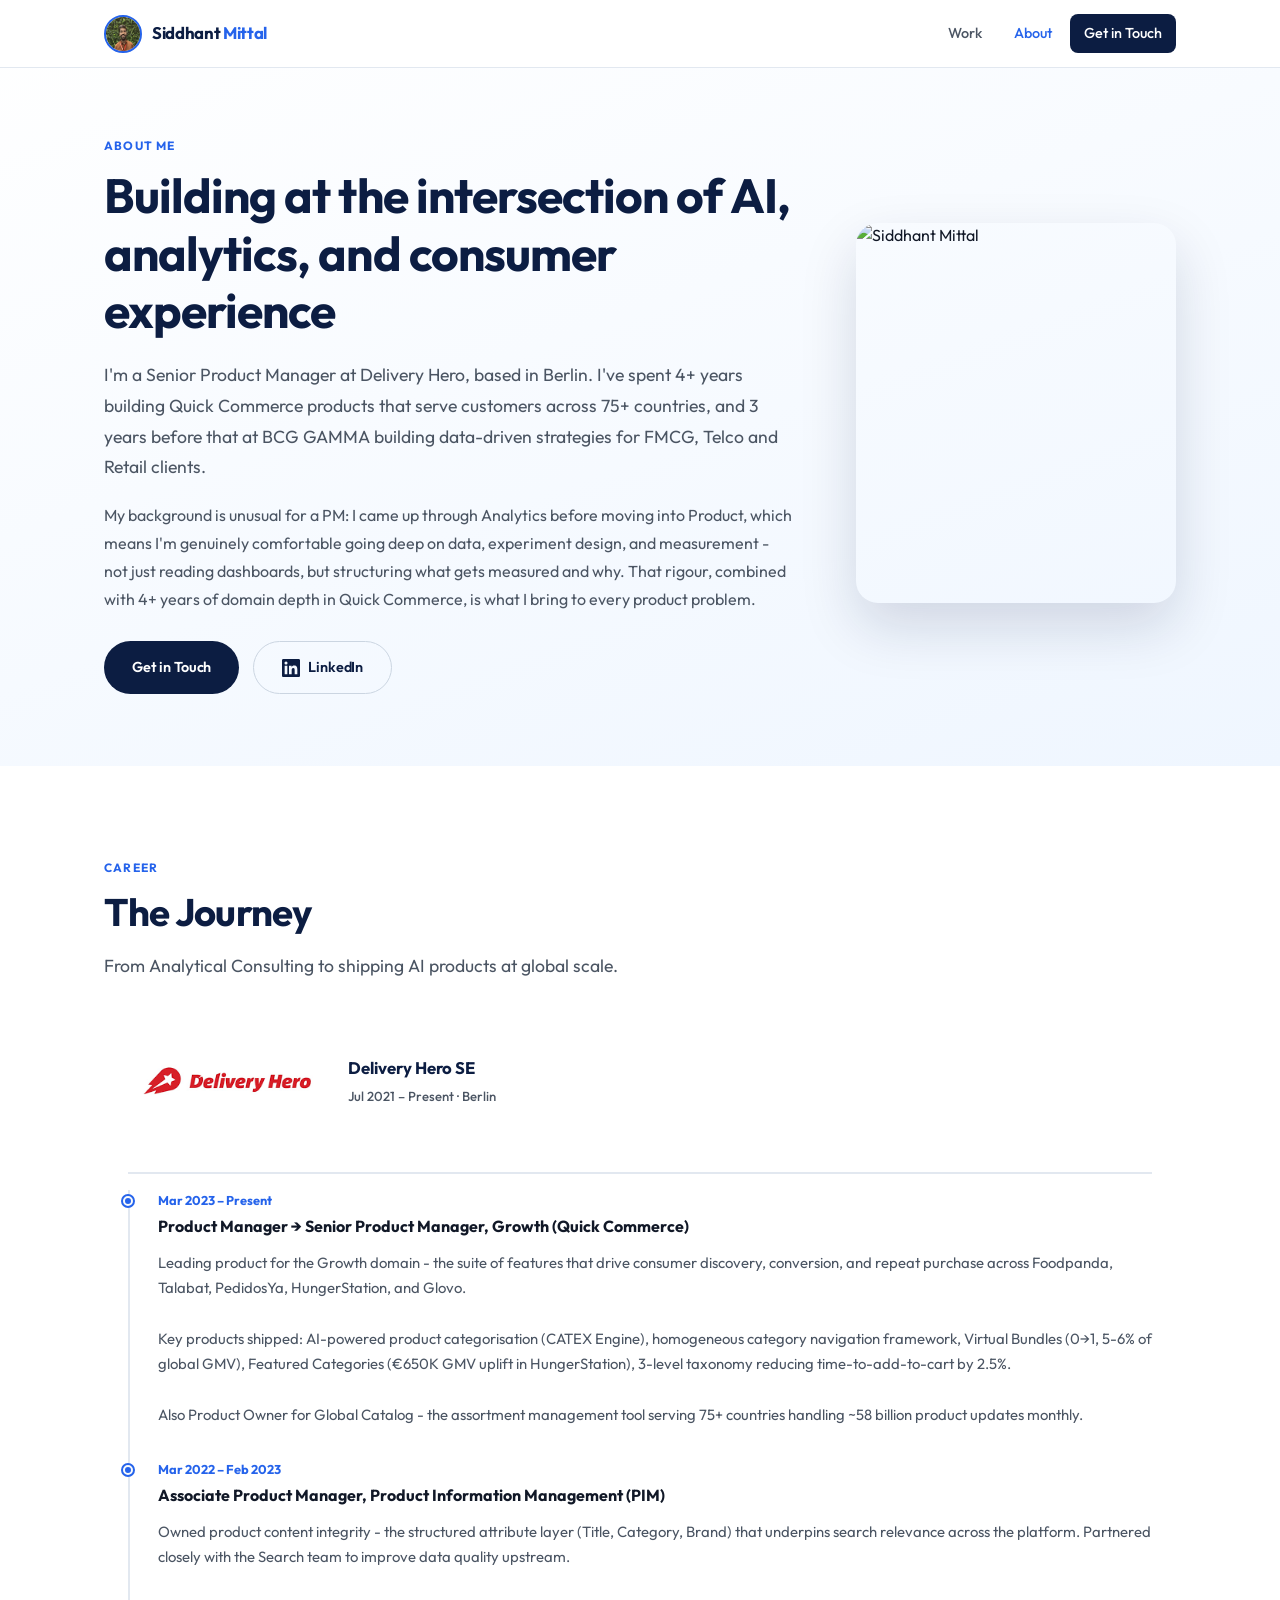
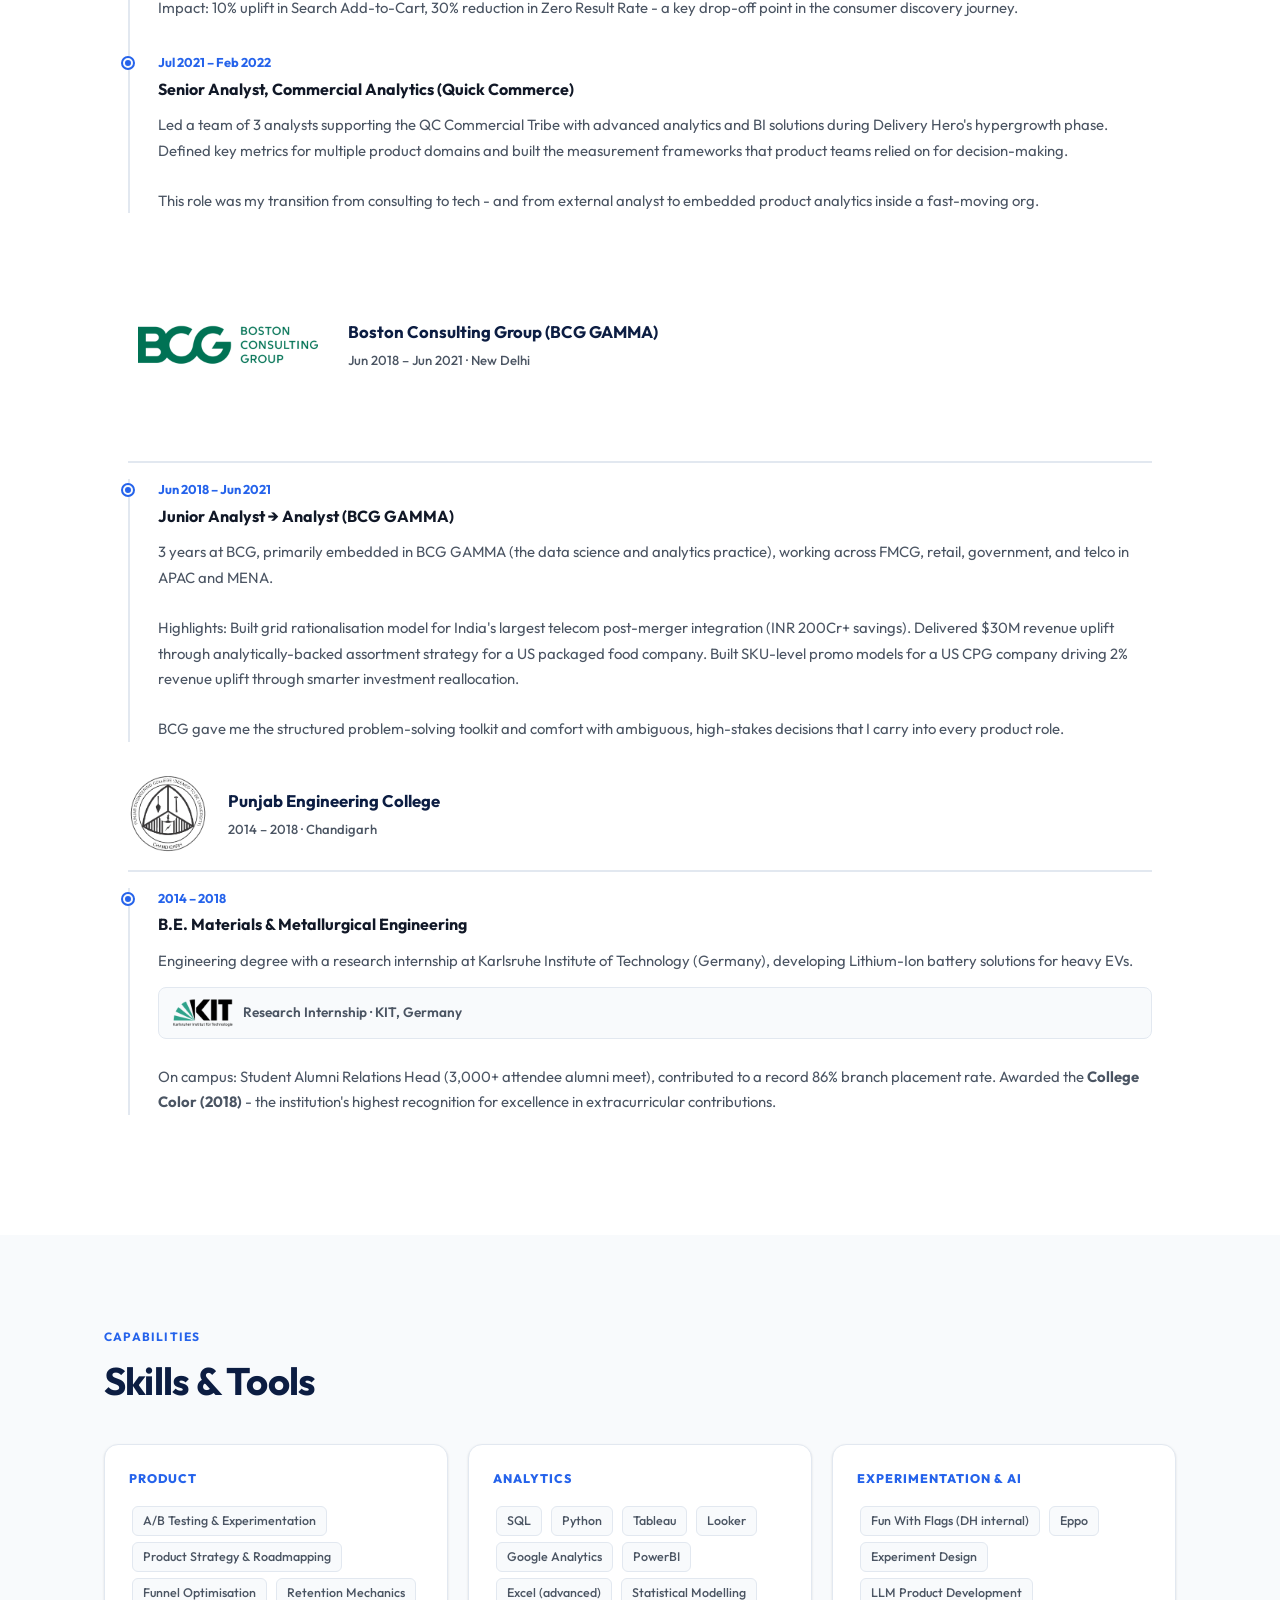
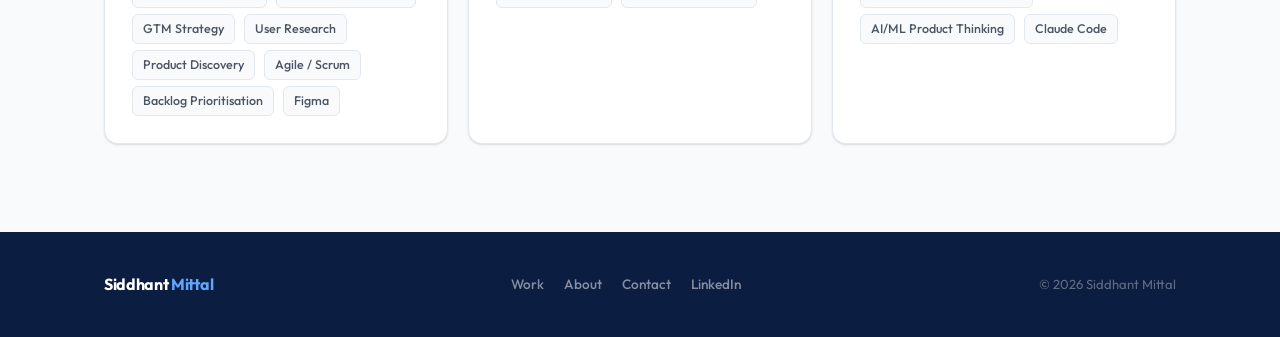
==== about.html @ 688191b6 "Add Google Analytics (G-J3C8EJWRNL) to all pages Co-Authored-By: Claude Sonnet 4.6 <noreply@anthropi" ====
<!DOCTYPE html>
<html lang="en">
<head>
  <meta charset="UTF-8">
  <meta name="viewport" content="width=device-width, initial-scale=1.0">
  <title>About · Siddhant Mittal</title>
  <meta name="description" content="PM with 4+ years in Quick Commerce at Delivery Hero and 3 years at BCG GAMMA. Building products at the intersection of AI, analytics, and consumer experience.">
  <!-- Favicon -->
  <link rel="icon" type="image/svg+xml" href="favicon.svg">

  <!-- Open Graph -->
  <meta property="og:type"        content="website">
  <meta property="og:title"       content="About · Siddhant Mittal">
  <meta property="og:description" content="PM with 4+ years in Quick Commerce at Delivery Hero and 3 years at BCG GAMMA. Building products at the intersection of AI, analytics, and consumer experience.">
  <meta property="og:image"       content="IMG_1647.jpeg">

  <!-- Twitter Card -->
  <meta name="twitter:card"        content="summary_large_image">
  <meta name="twitter:title"       content="About · Siddhant Mittal">
  <meta name="twitter:description" content="PM with 4+ years in Quick Commerce at Delivery Hero and 3 years at BCG GAMMA. Building products at the intersection of AI, analytics, and consumer experience.">
  <meta name="twitter:image"       content="IMG_1647.jpeg">

  <link rel="preconnect" href="https://fonts.googleapis.com">
  <link rel="preconnect" href="https://fonts.gstatic.com" crossorigin>
  <link href="https://fonts.googleapis.com/css2?family=Outfit:wght@400;500;600;700;800&display=swap" rel="stylesheet">
  <link rel="stylesheet" href="styles.css">
</head>
<body>

  <!-- ── NAVIGATION ───────────────────────────────────────── -->
  <nav class="nav" role="navigation" aria-label="Main navigation">
    <div class="nav__inner">
      <a href="index.html" class="nav__logo">
        <img src="avatar.jpeg" alt="Siddhant Mittal" class="nav__avatar">
        <span class="nav__logo-name">Siddhant <span>Mittal</span></span>
      </a>
      <div class="nav__links">
        <a href="index.html#work">Work</a>

        <a href="about.html" class="active">About</a>
        <a href="contact.html" class="nav__cta">Get in Touch</a>
      </div>
      <button class="nav__hamburger" aria-label="Toggle menu" aria-expanded="false">
        <span></span><span></span><span></span>
      </button>
    </div>
  </nav>

  <!-- ── HERO ─────────────────────────────────────────────── -->
  <header class="about-hero" role="banner">
    <div class="about-hero__inner">
      <div class="about-hero__content">
        <span class="section-label fade-up">About Me</span>
        <h1 class="fade-up" style="color: var(--navy); margin-bottom: 20px; font-size: clamp(2rem, 4vw, 3rem);">
          Building at the intersection of AI, analytics, and consumer experience
        </h1>
        <p class="fade-up" style="font-size: 1.1rem; margin-bottom: 18px;">
          I'm a Senior Product Manager at Delivery Hero, based in Berlin. I've spent 4+ years building Quick Commerce products that serve customers across 75+ countries, and 3 years before that at BCG GAMMA building data-driven strategies for FMCG, Telco and Retail clients.
        </p>
        <p class="fade-up">
          My background is unusual for a PM: I came up through Analytics before moving into Product, which means I'm genuinely comfortable going deep on data, experiment design, and measurement - not just reading dashboards, but structuring what gets measured and why. That rigour, combined with 4+ years of domain depth in Quick Commerce, is what I bring to every product problem.
        </p>
        <div class="hero__actions fade-up" style="margin-top: 28px;">
          <a href="contact.html" class="btn btn--primary">Get in Touch</a>
          <a href="https://www.linkedin.com/in/siddhant-mittal-5813b082/" target="_blank" rel="noopener noreferrer" class="btn btn--outline">
            <svg viewBox="0 0 24 24" fill="currentColor" aria-hidden="true" style="width:18px;height:18px;"><path d="M20.447 20.452h-3.554v-5.569c0-1.328-.027-3.037-1.852-3.037-1.853 0-2.136 1.445-2.136 2.939v5.667H9.351V9h3.414v1.561h.046c.477-.9 1.637-1.85 3.37-1.85 3.601 0 4.267 2.37 4.267 5.455v6.286zM5.337 7.433a2.062 2.062 0 01-2.063-2.065 2.064 2.064 0 112.063 2.065zm1.782 13.019H3.555V9h3.564v11.452zM22.225 0H1.771C.792 0 0 .774 0 1.729v20.542C0 23.227.792 24 1.771 24h20.451C23.2 24 24 23.227 24 22.271V1.729C24 .774 23.2 0 22.222 0h.003z"/></svg>
            LinkedIn
          </a>
        </div>
      </div>
      <img
        src="IMG_1647.jpeg"
        alt="Siddhant Mittal"
        class="about-hero__photo fade-up"
        loading="eager"
      >
    </div>
  </header>

  <!-- ── CAREER TIMELINE ────────────────────────────────────── -->
  <section class="section section--alt" aria-labelledby="career-heading">
    <div class="container">
      <span class="section-label fade-up">Career</span>
      <h2 class="section-title fade-up" id="career-heading">The Journey</h2>
      <p class="section-subtitle fade-up">From Analytical Consulting to shipping AI products at global scale.</p>
    </div>
    <div class="timeline-career" style="margin-top: 24px;">

      <!-- ── DELIVERY HERO ── -->
      <div class="career-company fade-up">
        <div class="career-company__header">
          <img class="career-company__logo" src="dh_logo.png" alt="Delivery Hero">
          <div class="career-company__meta">
            <div class="career-company__name">Delivery Hero SE</div>
            <div class="career-company__tenure">Jul 2021 – Present · Berlin</div>
          </div>
        </div>
        <div class="career-roles">

          <div class="career-role">
            <div class="career-role__period">Mar 2023 – Present</div>
            <div class="career-role__title">Product Manager → Senior Product Manager, Growth (Quick Commerce)</div>
            <div class="career-role__desc">
              Leading product for the Growth domain - the suite of features that drive consumer discovery, conversion, and repeat purchase across Foodpanda, Talabat, PedidosYa, HungerStation, and Glovo.
              <br><br>
              Key products shipped: AI-powered product categorisation (CATEX Engine), homogeneous category navigation framework, Virtual Bundles (0→1, 5-6% of global GMV), Featured Categories (€650K GMV uplift in HungerStation), 3-level taxonomy reducing time-to-add-to-cart by 2.5%.
              <br><br>
              Also Product Owner for Global Catalog - the assortment management tool serving 75+ countries handling ~58 billion product updates monthly.
            </div>
          </div>

          <div class="career-role">
            <div class="career-role__period">Mar 2022 – Feb 2023</div>
            <div class="career-role__title">Associate Product Manager, Product Information Management (PIM)</div>
            <div class="career-role__desc">
              Owned product content integrity - the structured attribute layer (Title, Category, Brand) that underpins search relevance across the platform. Partnered closely with the Search team to improve data quality upstream.
              <br><br>
              Impact: 10% uplift in Search Add-to-Cart, 30% reduction in Zero Result Rate - a key drop-off point in the consumer discovery journey.
            </div>
          </div>

          <div class="career-role">
            <div class="career-role__period">Jul 2021 – Feb 2022</div>
            <div class="career-role__title">Senior Analyst, Commercial Analytics (Quick Commerce)</div>
            <div class="career-role__desc">
              Led a team of 3 analysts supporting the QC Commercial Tribe with advanced analytics and BI solutions during Delivery Hero's hypergrowth phase. Defined key metrics for multiple product domains and built the measurement frameworks that product teams relied on for decision-making.
              <br><br>
              This role was my transition from consulting to tech - and from external analyst to embedded product analytics inside a fast-moving org.
            </div>
          </div>

        </div>
      </div>

      <!-- ── BCG ── -->
      <div class="career-company fade-up">
        <div class="career-company__header">
          <img class="career-company__logo" src="bcg_logo.png" alt="BCG">
          <div class="career-company__meta">
            <div class="career-company__name">Boston Consulting Group (BCG GAMMA)</div>
            <div class="career-company__tenure">Jun 2018 – Jun 2021 · New Delhi</div>
          </div>
        </div>
        <div class="career-roles">

          <div class="career-role">
            <div class="career-role__period">Jun 2018 – Jun 2021</div>
            <div class="career-role__title">Junior Analyst → Analyst (BCG GAMMA)</div>
            <div class="career-role__desc">
              3 years at BCG, primarily embedded in BCG GAMMA (the data science and analytics practice), working across FMCG, retail, government, and telco in APAC and MENA.
              <br><br>
              Highlights: Built grid rationalisation model for India's largest telecom post-merger integration (INR 200Cr+ savings). Delivered $30M revenue uplift through analytically-backed assortment strategy for a US packaged food company. Built SKU-level promo models for a US CPG company driving 2% revenue uplift through smarter investment reallocation.
              <br><br>
              BCG gave me the structured problem-solving toolkit and comfort with ambiguous, high-stakes decisions that I carry into every product role.
            </div>
          </div>

        </div>
      </div>

      <!-- ── PEC + KIT ── -->
      <div class="career-company fade-up">
        <div class="career-company__header">
          <img class="career-company__logo career-company__logo--pec" src="pec_logo.png" alt="Punjab Engineering College">
          <div class="career-company__meta">
            <div class="career-company__name">Punjab Engineering College</div>
            <div class="career-company__tenure">2014 – 2018 · Chandigarh</div>
          </div>
        </div>
        <div class="career-roles">

          <div class="career-role">
            <div class="career-role__period">2014 – 2018</div>
            <div class="career-role__title">B.E. Materials & Metallurgical Engineering</div>
            <div class="career-role__desc">
              Engineering degree with a research internship at Karlsruhe Institute of Technology (Germany), developing Lithium-Ion battery solutions for heavy EVs.
              <div class="career-role__kit">
                <img src="kit_logo.png" alt="KIT" class="career-role__kit-logo">
                <span>Research Internship · KIT, Germany</span>
              </div>
              <br>
              On campus: Student Alumni Relations Head (3,000+ attendee alumni meet), contributed to a record 86% branch placement rate. Awarded the <strong>College Color (2018)</strong> - the institution's highest recognition for excellence in extracurricular contributions.
            </div>
          </div>

        </div>
      </div>

    </div>
  </section>

  <!-- ── SKILLS ─────────────────────────────────────────────── -->
  <section class="section" aria-labelledby="skills-heading">
    <div class="container">
      <span class="section-label fade-up">Capabilities</span>
      <h2 class="section-title fade-up" id="skills-heading">Skills & Tools</h2>
      <div class="skills-grid">
        <div class="skill-group fade-up">
          <div class="skill-group__title">Product</div>
          <span class="skill-tag">A/B Testing & Experimentation</span>
          <span class="skill-tag">Product Strategy & Roadmapping</span>
          <span class="skill-tag">Funnel Optimisation</span>
          <span class="skill-tag">Retention Mechanics</span>
          <span class="skill-tag">GTM Strategy</span>
          <span class="skill-tag">User Research</span>
          <span class="skill-tag">Product Discovery</span>
          <span class="skill-tag">Agile / Scrum</span>
          <span class="skill-tag">Backlog Prioritisation</span>
          <span class="skill-tag">Figma</span>
        </div>
        <div class="skill-group fade-up fade-up-delay-1">
          <div class="skill-group__title">Analytics</div>
          <span class="skill-tag">SQL</span>
          <span class="skill-tag">Python</span>
          <span class="skill-tag">Tableau</span>
          <span class="skill-tag">Looker</span>
          <span class="skill-tag">Google Analytics</span>
          <span class="skill-tag">PowerBI</span>
          <span class="skill-tag">Excel (advanced)</span>
          <span class="skill-tag">Statistical Modelling</span>
        </div>
        <div class="skill-group fade-up fade-up-delay-2">
          <div class="skill-group__title">Experimentation & AI</div>
          <span class="skill-tag">Fun With Flags (DH internal)</span>
          <span class="skill-tag">Eppo</span>
          <span class="skill-tag">Experiment Design</span>
          <span class="skill-tag">LLM Product Development</span>
          <span class="skill-tag">AI/ML Product Thinking</span>
          <span class="skill-tag">Claude Code</span>
        </div>
      </div>
    </div>
  </section>

  <!-- ── FOOTER ────────────────────────────────────────────── -->
  <footer class="footer" role="contentinfo">
    <div class="footer__inner">
      <span class="footer__logo">Siddhant <span>Mittal</span></span>
      <div class="footer__links">
        <a href="index.html#work">Work</a>

        <a href="about.html">About</a>
        <a href="contact.html">Contact</a>
        <a href="https://www.linkedin.com/in/siddhant-mittal-5813b082/" target="_blank" rel="noopener noreferrer">LinkedIn</a>
      </div>
      <span class="footer__copy">© 2026 Siddhant Mittal</span>
    </div>
  </footer>

  <script src="data.js"></script>
  <script src="script.js"></script>
  <script async src="https://www.googletagmanager.com/gtag/js?id=G-J3C8EJWRNL"></script>
  <script>
    window.dataLayer = window.dataLayer || [];
    function gtag(){dataLayer.push(arguments);}
    gtag('js', new Date());
    gtag('config', 'G-J3C8EJWRNL');
  </script>
</body>
</html>
---- styles.css ----
/* ============================================================
   SIDDHANT MITTAL — PORTFOLIO STYLES
   Design system: minimalist, data-driven, professional blues
   ============================================================ */

/* ── DESIGN TOKENS ──────────────────────────────────────────── */
:root {
  --navy:        #0c1d42;
  --blue:        #2563eb;
  --blue-light:  #60a5fa;
  --blue-pale:   #eff6ff;
  --teal:        #0d9488;
  --bg:          #f8fafc;
  --white:       #ffffff;
  --text:        #111827;
  --text-muted:  #4b5563;   /* was #64748b — now passes AA at all sizes */
  --border:      #e2e8f0;
  --border-strong: #cbd5e1;
  --shadow-sm:   0 1px 3px rgba(0,0,0,0.08), 0 1px 2px rgba(0,0,0,0.06);
  --shadow-md:   0 4px 16px rgba(0,0,0,0.1), 0 2px 6px rgba(0,0,0,0.06);
  --shadow-lg:   0 24px 56px rgba(12,29,66,0.15);
  --shadow-card: 0 2px 8px rgba(12,29,66,0.06), 0 1px 3px rgba(12,29,66,0.04);
  --shadow-card-hover: 0 16px 48px rgba(12,29,66,0.14), 0 4px 16px rgba(12,29,66,0.08);
  --radius:      14px;
  --radius-sm:   8px;
  --radius-lg:   22px;
  --font:        'Outfit', -apple-system, BlinkMacSystemFont, sans-serif;
  --max-w:       1120px;
  --nav-h:       68px;
  --transition:  0.22s cubic-bezier(0.4, 0, 0.2, 1);
}

/* ── RESET ──────────────────────────────────────────────────── */
*, *::before, *::after { box-sizing: border-box; margin: 0; padding: 0; }
html { scroll-behavior: smooth; font-size: 16px; }
body {
  font-family: var(--font);
  background: var(--bg);
  color: var(--text);
  line-height: 1.6;
  -webkit-font-smoothing: antialiased;
}
img { max-width: 100%; display: block; }
a { color: inherit; text-decoration: none; }
ul { list-style: none; }

/* ── TYPOGRAPHY ─────────────────────────────────────────────── */
h1, h2, h3, h4 { font-weight: 700; line-height: 1.2; letter-spacing: -0.02em; }
h1 { font-size: clamp(2.2rem, 5vw, 3.6rem); }
h2 { font-size: clamp(1.6rem, 3vw, 2.4rem); }
h3 { font-size: clamp(1.15rem, 2vw, 1.4rem); }
h4 { font-size: 1.05rem; font-weight: 600; }
p  { color: var(--text-muted); line-height: 1.75; }

/* ── LAYOUT ─────────────────────────────────────────────────── */
.container { max-width: var(--max-w); margin: 0 auto; padding: 0 24px; }
.section    { padding: 88px 0; }
.section--alt { background: var(--white); }
.section-label {
  display: inline-block;
  font-size: 0.75rem;
  font-weight: 700;
  letter-spacing: 0.1em;
  text-transform: uppercase;
  color: var(--blue);
  margin-bottom: 12px;
}
.section-title { margin-bottom: 16px; color: var(--navy); }
.section-subtitle { font-size: 1.1rem; color: var(--text-muted); max-width: 620px; }

/* ── NAVIGATION ─────────────────────────────────────────────── */
.nav {
  position: fixed;
  top: 0; left: 0; right: 0;
  height: var(--nav-h);
  background: rgba(255,255,255,0.92);
  backdrop-filter: blur(12px);
  -webkit-backdrop-filter: blur(12px);
  border-bottom: 1px solid var(--border);
  z-index: 1000;
  transition: box-shadow var(--transition);
}
.nav.scrolled { box-shadow: var(--shadow-md); }
.nav__inner {
  max-width: var(--max-w);
  margin: 0 auto;
  padding: 0 24px;
  height: 100%;
  display: flex;
  align-items: center;
  justify-content: space-between;
  gap: 24px;
}
.nav__logo {
  font-size: 1.05rem;
  font-weight: 700;
  color: var(--navy);
  letter-spacing: -0.02em;
  white-space: nowrap;
  display: flex;
  align-items: center;
  gap: 10px;
}
.nav__avatar {
  width: 38px;
  height: 38px;
  border-radius: 50%;
  object-fit: cover;
  object-position: center 8%;
  border: 2px solid var(--blue);
  flex-shrink: 0;
}
.nav__logo-name { line-height: 1; }
.nav__logo-name span { color: var(--blue); }
.nav__links {
  display: flex;
  align-items: center;
  gap: 4px;
}
.nav__links a {
  padding: 8px 14px;
  font-size: 0.9rem;
  font-weight: 500;
  color: var(--text-muted);
  border-radius: var(--radius-sm);
  transition: color var(--transition), background var(--transition);
}
.nav__links a:hover { color: var(--navy); background: var(--blue-pale); }
.nav__links a.active { color: var(--blue); }
.nav__cta {
  padding: 9px 20px;
  background: var(--navy);
  color: var(--white) !important;
  border-radius: 100px;
  font-size: 0.875rem;
  font-weight: 600;
  transition: background var(--transition), transform var(--transition);
}
.nav__cta:hover { background: var(--blue) !important; color: var(--white) !important; transform: translateY(-1px); }
.nav__hamburger {
  display: none;
  flex-direction: column;
  gap: 5px;
  cursor: pointer;
  padding: 4px;
}
.nav__hamburger span {
  display: block;
  width: 22px;
  height: 2px;
  background: var(--navy);
  border-radius: 2px;
  transition: var(--transition);
}

/* ── HERO ───────────────────────────────────────────────────── */
.hero {
  min-height: 100vh;
  display: flex;
  align-items: center;
  padding-top: var(--nav-h);
  background: linear-gradient(160deg, var(--white) 0%, var(--blue-pale) 100%);
  position: relative;
  overflow: hidden;
}
.hero::before {
  content: '';
  position: absolute;
  top: -200px; right: -200px;
  width: 700px; height: 700px;
  background: radial-gradient(circle, rgba(37,99,235,0.07) 0%, transparent 70%);
  pointer-events: none;
}
.hero__inner {
  max-width: var(--max-w);
  margin: 0 auto;
  padding: 80px 24px;
  display: grid;
  grid-template-columns: 1fr auto;
  gap: 64px;
  align-items: center;
}
.hero__eyebrow {
  display: flex;
  align-items: center;
  gap: 12px;
  margin-bottom: 20px;
}
.hero__eyebrow-dot {
  width: 8px; height: 8px;
  background: var(--blue);
  border-radius: 50%;
  animation: pulse 2s infinite;
}
.hero__eyebrow-text {
  font-size: 0.85rem;
  font-weight: 600;
  color: var(--blue);
  letter-spacing: 0.05em;
  text-transform: uppercase;
}
@keyframes pulse {
  0%, 100% { opacity: 1; transform: scale(1); }
  50% { opacity: 0.5; transform: scale(1.4); }
}
.hero__title { color: var(--navy); margin-bottom: 20px; }
.hero__title .accent { color: var(--blue); }
.hero__tagline {
  font-size: clamp(1rem, 2vw, 1.2rem);
  color: var(--text-muted);
  max-width: 560px;
  margin-bottom: 36px;
  line-height: 1.7;
}
.hero__chips {
  display: flex;
  flex-wrap: wrap;
  gap: 10px;
  margin-bottom: 44px;
}
.chip {
  display: inline-flex;
  align-items: center;
  gap: 7px;
  padding: 8px 16px;
  background: var(--white);
  border: 1.5px solid var(--border);
  border-radius: 100px;
  font-size: 0.83rem;
  font-weight: 600;
  color: var(--text);   /* was --navy, now --text (#111827) — higher contrast */
  box-shadow: var(--shadow-sm);
  transition: border-color var(--transition), box-shadow var(--transition);
}
.chip { cursor: default; }
.chip__icon { font-size: 1rem; line-height: 1; }
.chip--blue {
  background: var(--blue-pale);
  border-color: rgba(37,99,235,0.25);
  color: #1d4ed8;   /* darker for contrast on pale blue bg */
  font-weight: 700;
}
.hero__actions { display: flex; gap: 14px; flex-wrap: wrap; }

/* ── BUTTONS ────────────────────────────────────────────────── */
.btn {
  display: inline-flex;
  align-items: center;
  gap: 8px;
  padding: 14px 28px;
  border-radius: 100px;
  font-size: 0.9rem;
  font-weight: 600;
  cursor: pointer;
  border: none;
  transition: background 0.2s ease, transform 0.2s ease,
              box-shadow 0.2s ease, border-color 0.2s ease, color 0.2s ease;
  white-space: nowrap;
  letter-spacing: -0.01em;
}
.btn--primary {
  background: var(--navy);
  color: var(--white);
}
.btn--primary:hover {
  background: #1d4ed8;
  transform: translateY(-2px);
  box-shadow: 0 8px 28px rgba(37,99,235,0.32);
}
.btn--primary:active { transform: translateY(0); box-shadow: none; }
.btn--outline {
  background: transparent;
  color: var(--navy);
  border: 1.5px solid var(--border-strong);
}
.btn--outline:hover {
  border-color: var(--blue);
  color: var(--blue);
  background: var(--blue-pale);
  transform: translateY(-2px);
}
.btn--outline:active { transform: translateY(0); }
.btn--blue {
  background: var(--blue);
  color: var(--white);
}
.btn--blue:hover { background: #1d4ed8; transform: translateY(-2px); box-shadow: 0 8px 28px rgba(37,99,235,0.38); }
.btn--white {
  background: var(--white);
  color: var(--navy);
  font-weight: 700;
}
.btn--white:hover { background: var(--blue-pale); transform: translateY(-2px); box-shadow: 0 8px 24px rgba(0,0,0,0.12); }
.btn svg { width: 16px; height: 16px; flex-shrink: 0; transition: transform var(--transition); }
.btn:hover svg { transform: translateX(2px); }

/* ── HERO PHOTO ─────────────────────────────────────────────── */
.hero__photo-wrap {
  position: relative;
  width: 280px;
  flex-shrink: 0;
}
.hero__photo {
  width: 280px;
  height: 320px;
  object-fit: cover;
  object-position: center top;
  border-radius: var(--radius-lg);
  box-shadow: var(--shadow-lg);
}
.hero__photo-badge {
  position: absolute;
  bottom: -16px;
  left: -20px;
  background: var(--white);
  border-radius: var(--radius);
  padding: 12px 16px;
  box-shadow: var(--shadow-md);
  border: 1px solid var(--border);
}
.hero__photo-badge-label { font-size: 0.7rem; color: var(--text-muted); font-weight: 500; }
.hero__photo-badge-value { font-size: 1.1rem; font-weight: 700; color: var(--navy); }

/* ── HIGHLIGHTS STRIP ───────────────────────────────────────── */
.highlights {
  background: var(--navy);
  padding: 64px 0;
}
.highlights__grid {
  max-width: var(--max-w);
  margin: 0 auto;
  padding: 0 24px;
  display: grid;
  grid-template-columns: repeat(4, 1fr);
  gap: 2px;
}
.highlight-item {
  padding: 24px 28px;
  border-right: 1px solid rgba(255,255,255,0.1);
  text-align: center;
  transition: background var(--transition);
}
.highlight-item:last-child { border-right: none; }
.highlight-item:hover { background: rgba(255,255,255,0.04); }
.highlight-item__number {
  font-size: clamp(2rem, 3.5vw, 3rem);
  font-weight: 800;
  color: #93c5fd;   /* slightly softer than --blue-light for eye comfort */
  letter-spacing: -0.04em;
  line-height: 1;
  margin-bottom: 8px;
}
.highlight-item__label {
  font-size: 0.84rem;
  color: rgba(255,255,255,0.65); /* was 0.6 — improved contrast on dark bg */
  font-weight: 500;
  line-height: 1.45;
}

/* ── CASE STUDY CARDS ───────────────────────────────────────── */
.cards-grid {
  display: grid;
  grid-template-columns: repeat(auto-fill, minmax(480px, 1fr));
  gap: 32px;
  margin-top: 56px;
}
.card {
  background: var(--white);
  border-radius: var(--radius-lg);
  border: 1px solid var(--border);
  overflow: hidden;
  transition: transform 0.28s cubic-bezier(0.2, 0, 0, 1),
              box-shadow 0.28s cubic-bezier(0.2, 0, 0, 1),
              border-color 0.22s ease;
  display: flex;
  flex-direction: column;
  box-shadow: var(--shadow-card);
}
.card:hover {
  transform: translateY(-7px);
  box-shadow: var(--shadow-card-hover);
  border-color: transparent;
}

/* Card visual header — gradient band with icon area */
.card__header {
  height: 160px;
  position: relative;
  overflow: hidden;
  display: flex;
  align-items: flex-end;
  padding: 20px 28px;
}
.card__header-bg {
  position: absolute;
  inset: 0;
  background: var(--card-color, var(--navy));
  opacity: 0.92;
}
/* When an image is set, use a lighter tint so the image shows through */
.card__header--img .card__header-bg {
  opacity: 0.55;
}
.card__header-pattern {
  position: absolute;
  inset: 0;
  background-image:
    radial-gradient(circle at 80% 20%, rgba(255,255,255,0.08) 0%, transparent 50%),
    radial-gradient(circle at 20% 80%, rgba(255,255,255,0.05) 0%, transparent 40%);
}
.card__header-type {
  position: relative;
  z-index: 1;
  font-size: 0.72rem;
  font-weight: 700;
  letter-spacing: 0.1em;
  text-transform: uppercase;
  color: rgba(255,255,255,0.65);
  border: 1px solid rgba(255,255,255,0.2);
  border-radius: 100px;
  padding: 4px 12px;
  backdrop-filter: blur(8px);
}

.card__body { padding: 28px 32px; flex: 1; display: flex; flex-direction: column; }
.card__subtitle {
  font-size: 0.75rem;
  font-weight: 700;
  letter-spacing: 0.07em;
  text-transform: uppercase;
  color: var(--text-muted);
  margin-bottom: 8px;
}
.card__title {
  font-size: 1.35rem;
  font-weight: 700;
  color: var(--navy);
  margin-bottom: 14px;
  letter-spacing: -0.02em;
  line-height: 1.25;
}
.card__summary {
  font-size: 0.94rem;
  color: var(--text-muted);
  line-height: 1.72;
  margin-bottom: 24px;
  flex: 1;
}
.card__metrics {
  display: flex;
  flex-wrap: wrap;
  gap: 8px;
  margin-bottom: 20px;
}
.metric-badge {
  padding: 6px 14px;
  background: var(--blue-pale);
  border-radius: 100px;
  font-size: 0.8rem;
  font-weight: 700;
  color: #1d4ed8;   /* darker blue for contrast on pale blue bg */
  letter-spacing: -0.01em;
}
.card__tags {
  display: flex;
  flex-wrap: wrap;
  gap: 6px;
  margin-bottom: 24px;
}
.tag {
  padding: 4px 10px;
  background: var(--bg);
  border: 1px solid var(--border-strong);
  border-radius: 6px;
  font-size: 0.74rem;
  font-weight: 600;
  color: var(--text-muted);
}
.card__footer {
  display: flex;
  align-items: center;
  justify-content: space-between;
  padding-top: 20px;
  border-top: 1px solid var(--border);
}
.card__link {
  display: inline-flex;
  align-items: center;
  gap: 7px;
  font-size: 0.9rem;
  font-weight: 700;
  color: var(--blue);
  transition: gap var(--transition), color var(--transition);
}
.card__link:hover { gap: 12px; color: #1d4ed8; }
.card__link svg { width: 16px; height: 16px; flex-shrink: 0; }

/* Coming soon card */
.card--interview-challenge .card__header-type {
  background: rgba(225,38,28,0.25);
  border-color: rgba(225,38,28,0.5);
  color: #fff;
}
.card--coming-soon { opacity: 0.6; pointer-events: none; }
.coming-soon-badge {
  display: inline-block;
  padding: 3px 10px;
  background: #fef3c7;
  border-radius: 100px;
  font-size: 0.72rem;
  font-weight: 700;
  color: #92400e;
  letter-spacing: 0.05em;
  text-transform: uppercase;
  margin-bottom: 10px;
}

/* ── INTERVIEW CHALLENGES TEASER ────────────────────────────── */
.challenges-teaser {
  background: linear-gradient(135deg, var(--navy) 0%, #1e3a8a 100%);
  border-radius: var(--radius-lg);
  padding: 52px 48px;
  display: flex;
  justify-content: space-between;
  align-items: center;
  gap: 32px;
  margin-top: 48px;
}
.challenges-teaser__content { flex: 1; }
.challenges-teaser__label {
  display: inline-block;
  font-size: 0.75rem;
  font-weight: 700;
  letter-spacing: 0.1em;
  text-transform: uppercase;
  color: var(--blue-light);
  margin-bottom: 12px;
}
.challenges-teaser__title { font-size: 1.8rem; font-weight: 700; color: var(--white); margin-bottom: 12px; }
.challenges-teaser__subtitle { color: rgba(255,255,255,0.65); font-size: 1rem; max-width: 480px; }

/* ── ABOUT TEASER ───────────────────────────────────────────── */
.about-teaser {
  display: grid;
  grid-template-columns: 1fr 1fr;
  gap: 64px;
  align-items: center;
  padding: 80px 0;
}
.about-teaser__text h2 { color: var(--navy); margin-bottom: 20px; }
.about-teaser__text p { margin-bottom: 16px; }
.about-teaser__photo {
  width: 100%;
  max-width: 380px;
  height: 420px;
  object-fit: cover;
  object-position: center top;
  border-radius: var(--radius-lg);
  box-shadow: var(--shadow-lg);
}

/* ── CASE STUDY PAGE LAYOUT ─────────────────────────────────── */
.cs-hero {
  background: linear-gradient(160deg, var(--navy) 0%, #1a3a7a 100%);
  padding: calc(var(--nav-h) + 60px) 0 72px;
  position: relative;
  overflow: hidden;
}
.cs-hero::before {
  content: '';
  position: absolute;
  top: -100px; right: -100px;
  width: 600px; height: 600px;
  background: radial-gradient(circle, rgba(96,165,250,0.12) 0%, transparent 70%);
  pointer-events: none;
}
.cs-hero__inner { max-width: var(--max-w); margin: 0 auto; padding: 0 24px; }
.cs-hero__back {
  display: inline-flex;
  align-items: center;
  gap: 8px;
  font-size: 0.85rem;
  font-weight: 600;
  color: rgba(255,255,255,0.6);
  margin-bottom: 32px;
  transition: color var(--transition);
}
.cs-hero__back:hover { color: var(--white); }
.cs-hero__back svg { width: 16px; height: 16px; }
.cs-hero__label {
  font-size: 0.78rem;
  font-weight: 700;
  letter-spacing: 0.1em;
  text-transform: uppercase;
  color: var(--blue-light);
  margin-bottom: 14px;
}
.cs-hero__title {
  font-size: clamp(1.8rem, 4vw, 3rem);
  color: var(--white);
  margin-bottom: 16px;
  max-width: 760px;
}
.cs-hero__subtitle {
  font-size: 1.1rem;
  color: rgba(255,255,255,0.65);
  margin-bottom: 40px;
  max-width: 640px;
}
.cs-hero__meta {
  display: flex;
  flex-wrap: wrap;
  gap: 24px;
  margin-bottom: 40px;
}
.cs-hero__meta-item { color: rgba(255,255,255,0.6); font-size: 0.88rem; }
.cs-hero__meta-item strong { display: block; color: var(--white); font-size: 0.95rem; margin-bottom: 2px; }
.cs-metrics {
  display: flex;
  flex-wrap: wrap;
  gap: 16px;
  margin-top: 40px;
  padding-top: 40px;
  border-top: 1px solid rgba(255,255,255,0.15);
}
.cs-metric {
  background: rgba(255,255,255,0.08);
  border: 1px solid rgba(255,255,255,0.15);
  border-radius: var(--radius);
  padding: 16px 24px;
}
.cs-metric__value {
  font-size: 1.8rem;
  font-weight: 800;
  color: #ffffff;
  letter-spacing: -0.03em;
  line-height: 1;
}
.cs-metric__label {
  font-size: 0.78rem;
  color: rgba(255,255,255,0.55);
  margin-top: 4px;
  font-weight: 500;
}

/* ── CASE STUDY BODY ────────────────────────────────────────── */
.cs-body {
  max-width: 820px;
  margin: 0 auto;
  padding: 72px 24px;
}
.cs-section {
  margin-bottom: 64px;
}
/* ── CASE STUDY FIGURE ──────────────────────────────────────── */
.cs-figure {
  margin: 32px 0;
  border-radius: var(--radius);
  overflow: hidden;
  border: 1px solid var(--border);
  box-shadow: var(--shadow-md);
}
.cs-figure--inline {
  margin: 16px 0 0;
}
.cs-figure__img {
  width: 100%;
  display: block;
}
.cs-figure__caption {
  padding: 12px 16px;
  font-size: 0.82rem;
  color: var(--text-muted);
  background: var(--bg);
  border-top: 1px solid var(--border);
  font-style: italic;
}
.flow-step__figures {
  display: grid;
  grid-template-columns: 1fr 1fr;
  gap: 12px;
  margin-top: 16px;
}

.cs-section__label {
  display: flex;
  align-items: center;
  gap: 12px;
  font-size: 0.75rem;
  font-weight: 700;
  letter-spacing: 0.1em;
  text-transform: uppercase;
  color: var(--blue);
  margin-bottom: 14px;
}
.cs-section__label::after {
  content: '';
  flex: 1;
  height: 1px;
  background: var(--border);
}
.cs-section h2 {
  font-size: 1.6rem;
  color: var(--navy);
  margin-bottom: 20px;
}
.cs-section p {
  margin-bottom: 16px;
  font-size: 1rem;
}
.cs-section ul {
  list-style: disc;
  padding-left: 20px;
  margin-bottom: 16px;
}
.cs-section ul li {
  margin-bottom: 10px;
  color: var(--text-muted);
  font-size: 1rem;
  line-height: 1.7;
}
.cs-section ul li strong { color: var(--text); }

/* ── CALLOUT BOXES ──────────────────────────────────────────── */
.callout {
  border-radius: var(--radius);
  padding: 24px 28px;
  margin: 24px 0;
}
.callout--blue {
  background: var(--blue-pale);
  border-left: 4px solid var(--blue);
}
.callout--navy {
  background: #f0f4ff;
  border-left: 4px solid var(--navy);
}
.callout--green {
  background: #f0fdf4;
  border-left: 4px solid #16a34a;
}
.callout__label {
  font-size: 0.72rem;
  font-weight: 700;
  letter-spacing: 0.08em;
  text-transform: uppercase;
  color: var(--blue);
  margin-bottom: 8px;
}
.callout--navy .callout__label { color: var(--navy); }
.callout--green .callout__label { color: #15803d; }
.callout__text { font-size: 0.95rem; color: var(--text); line-height: 1.7; }
.callout__text strong { color: var(--navy); }

/* ── PRINCIPLE CARDS ────────────────────────────────────────── */
.principles-grid {
  display: grid;
  grid-template-columns: 1fr 1fr;
  gap: 16px;
  margin: 24px 0;
}
.principle-card {
  background: var(--white);
  border: 1px solid var(--border);
  border-radius: var(--radius);
  padding: 20px 22px;
  box-shadow: var(--shadow-sm);
}
.principle-card__number {
  font-size: 0.72rem;
  font-weight: 800;
  letter-spacing: 0.05em;
  text-transform: uppercase;
  color: var(--blue);
  margin-bottom: 8px;
}
.principle-card__title { font-size: 0.95rem; font-weight: 700; color: var(--navy); margin-bottom: 6px; }
.principle-card__desc { font-size: 0.88rem; color: var(--text-muted); line-height: 1.6; }

/* ── STAT COMPARISON ────────────────────────────────────────── */
.benchmark-row {
  display: flex;
  gap: 16px;
  margin: 24px 0;
  flex-wrap: wrap;
}
.benchmark-item {
  flex: 1;
  min-width: 140px;
  background: var(--white);
  border: 1px solid var(--border);
  border-radius: var(--radius);
  padding: 18px 20px;
  text-align: center;
  box-shadow: var(--shadow-sm);
}
.benchmark-item__brand { font-size: 0.78rem; font-weight: 700; color: var(--text-muted); margin-bottom: 6px; }
.benchmark-item__number { font-size: 2rem; font-weight: 800; color: var(--navy); letter-spacing: -0.03em; }
.benchmark-item__label { font-size: 0.72rem; color: var(--text-muted); }

/* ── PROCESS FLOW ───────────────────────────────────────────── */
.flow {
  display: flex;
  flex-direction: column;
  gap: 0;
  margin: 28px 0;
}
.flow-step {
  display: flex;
  gap: 20px;
  padding-bottom: 24px;
  position: relative;
}
.flow-step::before {
  content: '';
  position: absolute;
  left: 19px;
  top: 40px;
  width: 2px;
  height: calc(100% - 16px);
  background: var(--border);
}
.flow-step:last-child::before { display: none; }
.flow-step__number {
  width: 40px;
  height: 40px;
  background: var(--blue);
  border-radius: 50%;
  display: flex;
  align-items: center;
  justify-content: center;
  font-size: 0.85rem;
  font-weight: 800;
  color: var(--white);
  flex-shrink: 0;
}
.flow-step__content { padding-top: 8px; }
.flow-step__title { font-size: 1rem; font-weight: 700; color: var(--navy); margin-bottom: 4px; }
.flow-step__desc { font-size: 0.9rem; color: var(--text-muted); line-height: 1.65; }

/* ── ROLLOUT PHASES ─────────────────────────────────────────── */
.rollout-phases { display: flex; align-items: stretch; gap: 12px; margin: 32px 0; flex-wrap: wrap; }
.rollout-phase { flex: 1; min-width: 140px; border-radius: var(--radius-sm); padding: 20px; border: 2px solid var(--border); background: var(--bg); }
.rollout-phase--done { border-color: var(--blue); background: var(--blue-pale); }
.rollout-phase--pipeline { border-color: var(--border); background: #fff; opacity: 0.7; }
.rollout-phase__label { font-size: 0.72rem; font-weight: 700; text-transform: uppercase; letter-spacing: 0.06em; color: var(--blue); margin-bottom: 8px; }
.rollout-phase--pipeline .rollout-phase__label { color: var(--text-muted); }
.rollout-phase__brand { font-size: 1rem; font-weight: 700; color: var(--navy); margin-bottom: 4px; }
.rollout-phase__detail { font-size: 0.8rem; color: var(--text-muted); line-height: 1.4; }
.rollout-phase__arrow { display: flex; align-items: center; color: var(--text-muted); font-size: 1.2rem; flex-shrink: 0; padding-top: 4px; }

/* ── TIMELINE ───────────────────────────────────────────────── */
.timeline { margin: 28px 0; }
.timeline-item {
  display: grid;
  grid-template-columns: 140px 1fr;
  gap: 20px;
  padding-bottom: 20px;
  border-bottom: 1px solid var(--border);
  margin-bottom: 20px;
}
.timeline-item:last-child { border-bottom: none; margin-bottom: 0; }
.timeline-item__date {
  font-size: 0.82rem;
  font-weight: 700;
  color: var(--blue);
  padding-top: 2px;
}
.timeline-item__content {}
.timeline-item__title { font-size: 0.95rem; font-weight: 700; color: var(--navy); margin-bottom: 4px; }
.timeline-item__desc { font-size: 0.88rem; color: var(--text-muted); }
.timeline-badge {
  display: inline-block;
  padding: 2px 8px;
  border-radius: 4px;
  font-size: 0.7rem;
  font-weight: 700;
  text-transform: uppercase;
  letter-spacing: 0.05em;
}
.timeline-badge--done { background: #dcfce7; color: #15803d; }
.timeline-badge--in-progress { background: #fef3c7; color: #92400e; }

/* ── IMPACT BLOCK ───────────────────────────────────────────── */
.impact-grid {
  display: grid;
  grid-template-columns: repeat(3, 1fr);
  gap: 16px;
  margin: 24px 0;
}
.impact-item {
  background: linear-gradient(135deg, var(--navy) 0%, #1e3a8a 100%);
  border-radius: var(--radius);
  padding: 24px 20px;
  text-align: center;
}
.impact-item__value {
  font-size: 2rem;
  font-weight: 800;
  color: var(--blue-light);
  letter-spacing: -0.03em;
  margin-bottom: 6px;
}
.impact-item__label {
  font-size: 0.82rem;
  color: rgba(255,255,255,0.6);
  font-weight: 500;
  line-height: 1.4;
}

/* ── ABOUT PAGE ─────────────────────────────────────────────── */
.about-hero {
  background: linear-gradient(160deg, var(--white) 0%, var(--blue-pale) 100%);
  padding: calc(var(--nav-h) + 64px) 0 72px;
}
.about-hero__inner {
  max-width: var(--max-w);
  margin: 0 auto;
  padding: 0 24px;
  display: grid;
  grid-template-columns: 1fr 320px;
  gap: 64px;
  align-items: center;
}
.about-hero__photo {
  width: 100%;
  height: 380px;
  object-fit: cover;
  object-position: center top;
  border-radius: var(--radius-lg);
  box-shadow: var(--shadow-lg);
}
/* ── CAREER COMPANY GROUPS ──────────────────────────────────── */
.career-company {
  max-width: var(--max-w);
  margin: 0 auto 32px;
  padding: 0 24px;
}
.career-company__header {
  display: flex;
  align-items: center;
  gap: 20px;
  margin-bottom: 16px;
  padding-bottom: 16px;
  border-bottom: 2px solid var(--border);
}
.career-company__logo {
  width: 200px;
  height: auto;
  object-fit: contain;
  object-position: left center;
  flex-shrink: 0;
}
.career-company__logo--pec {
  width: 80px;
}
.career-company__name {
  font-size: 1.05rem;
  font-weight: 700;
  color: var(--navy);
  margin-bottom: 4px;
}
.career-company__tenure {
  font-size: 0.82rem;
  color: var(--text-muted);
  font-weight: 500;
}
.career-roles {
  padding-left: 28px;
  border-left: 2px solid var(--border);
  display: flex;
  flex-direction: column;
  gap: 32px;
}
.career-role { position: relative; }
.career-role::before {
  content: '';
  position: absolute;
  left: -35px;
  top: 6px;
  width: 10px;
  height: 10px;
  border-radius: 50%;
  background: var(--blue);
  border: 2px solid var(--bg);
  outline: 2px solid var(--blue);
}
.career-role__period {
  font-size: 0.8rem;
  font-weight: 700;
  color: var(--blue);
  margin-bottom: 4px;
}
.career-role__title {
  font-size: 1rem;
  font-weight: 700;
  color: var(--text);
  margin-bottom: 10px;
}
.career-role__desc {
  font-size: 0.93rem;
  color: var(--text-muted);
  line-height: 1.7;
}
.career-role__kit {
  display: flex;
  align-items: center;
  gap: 10px;
  margin-top: 14px;
  padding: 10px 14px;
  background: var(--bg);
  border-radius: var(--radius-sm);
  border: 1px solid var(--border);
  font-size: 0.85rem;
  font-weight: 600;
  color: var(--text-muted);
}
.career-role__kit-logo {
  width: 60px;
  height: auto;
}

.timeline-career { max-width: var(--max-w); margin: 0 auto; padding: 0 24px; }
.career-item {
  display: grid;
  grid-template-columns: 200px 1fr;
  gap: 32px;
  padding: 32px 0;
  border-bottom: 1px solid var(--border);
}
.career-item:last-child { border-bottom: none; }
.career-item__meta {}
.career-item__period { font-size: 0.82rem; font-weight: 700; color: var(--blue); margin-bottom: 4px; }
.career-item__company { font-size: 1rem; font-weight: 700; color: var(--navy); }
.career-item__logo {
  display: block;
  width: 140px;
  height: auto;
  object-fit: contain;
  object-position: left center;
  margin-top: 8px;
  opacity: 0.85;
}
.career-item__logo--pec {
  width: 56px;
  opacity: 0.7;
}
.career-item__logo--kit {
  width: 120px;
  margin-top: 10px;
}
.career-item__content {}
.career-item__title { font-size: 1rem; font-weight: 700; color: var(--text); margin-bottom: 8px; }
.career-item__desc { font-size: 0.93rem; color: var(--text-muted); line-height: 1.7; }

/* ── SKILLS GRID ────────────────────────────────────────────── */
.skills-grid {
  display: grid;
  grid-template-columns: repeat(3, 1fr);
  gap: 20px;
  margin-top: 40px;
}
.skill-group {
  background: var(--white);
  border: 1px solid var(--border);
  border-radius: var(--radius);
  padding: 24px;
  box-shadow: var(--shadow-sm);
}
.skill-group__title {
  font-size: 0.78rem;
  font-weight: 800;
  letter-spacing: 0.08em;
  text-transform: uppercase;
  color: var(--blue);
  margin-bottom: 14px;
}
.skill-tag {
  display: inline-block;
  padding: 4px 10px;
  background: var(--bg);
  border: 1px solid var(--border);
  border-radius: 6px;
  font-size: 0.78rem;
  font-weight: 500;
  color: var(--text-muted);
  margin: 3px;
}

/* ── CONTACT PAGE ───────────────────────────────────────────── */
.contact-hero {
  min-height: 100vh;
  display: flex;
  align-items: center;
  background: linear-gradient(160deg, var(--white) 0%, var(--blue-pale) 100%);
  padding-top: var(--nav-h);
}
.contact-inner {
  max-width: 640px;
  margin: 0 auto;
  padding: 80px 24px;
  text-align: center;
}
.contact-inner h1 { color: var(--navy); margin-bottom: 20px; }
.contact-inner > p { font-size: 1.1rem; color: var(--text-muted); margin-bottom: 48px; line-height: 1.7; }
.contact-links { display: flex; flex-direction: column; gap: 16px; margin-bottom: 48px; }
.contact-link {
  display: flex;
  align-items: center;
  gap: 16px;
  padding: 20px 24px;
  background: var(--white);
  border: 1px solid var(--border);
  border-radius: var(--radius);
  box-shadow: var(--shadow-sm);
  transition: all var(--transition);
}
.contact-link:hover { border-color: var(--blue); box-shadow: var(--shadow-md); transform: translateY(-2px); }
.contact-link__icon {
  width: 44px;
  height: 44px;
  background: var(--blue-pale);
  border-radius: var(--radius-sm);
  display: flex;
  align-items: center;
  justify-content: center;
  flex-shrink: 0;
}
.contact-link__icon svg { width: 20px; height: 20px; color: var(--blue); }
.contact-link__text { text-align: left; }
.contact-link__label { font-size: 0.78rem; font-weight: 600; color: var(--text-muted); text-transform: uppercase; letter-spacing: 0.05em; }
.contact-link__value { font-size: 1rem; font-weight: 600; color: var(--navy); }
.contact-link__arrow { margin-left: auto; color: var(--text-muted); }
.contact-availability {
  background: var(--white);
  border: 1px solid var(--border);
  border-radius: var(--radius);
  padding: 20px 24px;
  display: flex;
  align-items: center;
  gap: 12px;
  text-align: left;
}
.contact-availability__dot { width: 10px; height: 10px; background: #22c55e; border-radius: 50%; flex-shrink: 0; animation: pulse 2s infinite; }
.contact-availability__text { font-size: 0.9rem; color: var(--text-muted); }
.contact-availability__text strong { color: var(--text); }

/* ── INTERVIEW CHALLENGES PAGE ──────────────────────────────── */
.ic-hero {
  background: linear-gradient(160deg, var(--navy) 0%, #1e3a8a 100%);
  padding: calc(var(--nav-h) + 60px) 0 64px;
}
.ic-hero__inner { max-width: var(--max-w); margin: 0 auto; padding: 0 24px; }
.ic-empty {
  text-align: center;
  padding: 80px 24px;
  max-width: 520px;
  margin: 0 auto;
}
.ic-empty__icon { font-size: 3rem; margin-bottom: 20px; }
.ic-empty__title { font-size: 1.4rem; font-weight: 700; color: var(--navy); margin-bottom: 12px; }
.ic-empty__desc { color: var(--text-muted); margin-bottom: 28px; }
.ic-empty__note {
  background: var(--blue-pale);
  border: 1px solid rgba(37,99,235,0.15);
  border-radius: var(--radius);
  padding: 16px 20px;
  font-size: 0.85rem;
  color: var(--text-muted);
  text-align: left;
  line-height: 1.65;
}
.ic-empty__note code {
  background: rgba(37,99,235,0.1);
  color: var(--blue);
  padding: 1px 5px;
  border-radius: 4px;
  font-size: 0.82em;
}

/* ── HIRING CTA ─────────────────────────────────────────────── */
.hiring-cta { background: var(--bg-alt); }
.hiring-cta__inner {
  display: grid;
  grid-template-columns: 1fr auto;
  gap: 48px;
  align-items: center;
  background: var(--white);
  border: 1px solid var(--border);
  border-radius: var(--radius-lg);
  padding: 56px 64px;
  box-shadow: var(--shadow-card);
}
.hiring-cta__text { max-width: 560px; }
.hiring-cta__text h2 {
  font-size: clamp(1.5rem, 2.5vw, 2rem);
  font-weight: 700;
  color: var(--navy);
  letter-spacing: -0.02em;
  line-height: 1.2;
  margin: 12px 0 16px;
}
.hiring-cta__text p {
  color: var(--text-muted);
  font-size: 1rem;
  line-height: 1.7;
}
.hiring-cta__fit {
  margin-top: 16px;
  font-size: 0.88rem;
  color: var(--text-muted);
  line-height: 1.8;
  display: flex;
  flex-direction: column;
  gap: 4px;
}
.hiring-cta__fit strong {
  color: var(--text);
}
.hiring-cta__actions {
  display: flex;
  flex-direction: column;
  gap: 12px;
  flex-shrink: 0;
}

/* ── FOOTER ─────────────────────────────────────────────────── */
.footer {
  background: var(--navy);
  padding: 40px 0;
}
.footer__inner {
  max-width: var(--max-w);
  margin: 0 auto;
  padding: 0 24px;
  display: flex;
  align-items: center;
  justify-content: space-between;
  flex-wrap: wrap;
  gap: 20px;
}
.footer__logo {
  font-size: 1rem;
  font-weight: 700;
  color: var(--white);
  letter-spacing: -0.02em;
}
.footer__logo span { color: var(--blue-light); }
.footer__links {
  display: flex;
  gap: 20px;
}
.footer__links a {
  font-size: 0.85rem;
  color: rgba(255,255,255,0.5);
  font-weight: 500;
  transition: color var(--transition);
}
.footer__links a:hover { color: var(--white); }
.footer__copy { font-size: 0.82rem; color: rgba(255,255,255,0.35); }

/* ── PAGE ENTRY ANIMATION (hero only, plays on load) ────────── */
@keyframes heroFadeUp {
  from { opacity: 0; transform: translateY(22px); }
  to   { opacity: 1; transform: translateY(0); }
}
.hero__eyebrow   { animation: heroFadeUp 0.65s cubic-bezier(0.4,0,0.2,1) 0.05s both; }
.hero__title     { animation: heroFadeUp 0.65s cubic-bezier(0.4,0,0.2,1) 0.15s both; }
.hero__tagline   { animation: heroFadeUp 0.65s cubic-bezier(0.4,0,0.2,1) 0.25s both; }
.hero__chips     { animation: heroFadeUp 0.65s cubic-bezier(0.4,0,0.2,1) 0.35s both; }
.hero__actions   { animation: heroFadeUp 0.65s cubic-bezier(0.4,0,0.2,1) 0.43s both; }
.hero__photo-wrap { animation: heroFadeUp 0.7s cubic-bezier(0.4,0,0.2,1) 0.3s both; }

/* Respect reduced-motion preference */
@media (prefers-reduced-motion: reduce) {
  .hero__eyebrow, .hero__title, .hero__tagline,
  .hero__chips, .hero__actions, .hero__photo-wrap {
    animation: none;
  }
  .fade-up {
    opacity: 1;
    transform: none;
    transition: none;
  }
}

/* ── SCROLL ANIMATIONS ──────────────────────────────────────── */
.fade-up {
  opacity: 0;
  transform: translateY(28px);
  transition: opacity 0.6s ease, transform 0.6s ease;
}
.fade-up.visible {
  opacity: 1;
  transform: translateY(0);
}
.fade-up-delay-1 { transition-delay: 0.1s; }
.fade-up-delay-2 { transition-delay: 0.2s; }
.fade-up-delay-3 { transition-delay: 0.3s; }
.fade-up-delay-4 { transition-delay: 0.4s; }

/* ── INTERVIEW CHALLENGE — SPOT THE DIFFERENCE GAME ─────────── */
.sdiff-game {
  background: var(--white);
  border: 1px solid var(--border);
  border-radius: var(--radius);
  padding: 28px;
  box-shadow: var(--shadow-card);
  margin: 24px 0;
}
.sdiff-prompt {
  font-size: 0.9rem;
  font-weight: 600;
  color: var(--text-muted);
  margin-bottom: 16px;
  text-transform: uppercase;
  letter-spacing: 0.06em;
}
.sdiff-cards {
  display: flex;
  gap: 10px;
  flex-wrap: wrap;
  margin-bottom: 20px;
}
.sdiff-card {
  flex: 1;
  min-width: 140px;
  background: var(--bg);
  border: 1px solid var(--border);
  border-radius: var(--radius-sm);
  padding: 14px 16px;
  font-size: 0.88rem;
  font-weight: 500;
  color: var(--navy);
  text-align: center;
  cursor: default;
}
.sdiff-btn {
  display: inline-flex;
  align-items: center;
  gap: 8px;
  background: var(--navy);
  color: var(--white);
  border: none;
  border-radius: 8px;
  padding: 10px 20px;
  font-size: 0.88rem;
  font-weight: 600;
  font-family: var(--font);
  cursor: pointer;
  transition: background var(--transition);
}
.sdiff-btn:hover { background: var(--blue); }
.sdiff-insight {
  display: none;
  margin-top: 16px;
  padding: 16px 20px;
  background: #f0fdf4;
  border: 1px solid #bbf7d0;
  border-radius: var(--radius-sm);
  font-size: 0.92rem;
  color: var(--text);
  line-height: 1.7;
}
.sdiff-insight strong { color: #15803d; }
.sdiff-game.revealed .sdiff-btn { display: none; }
.sdiff-game.revealed .sdiff-insight { display: block; }

/* ── INTERVIEW CHALLENGE — SITUATION GRID ───────────────────── */
.situation-grid {
  display: grid;
  grid-template-columns: repeat(2, 1fr);
  gap: 16px;
  margin: 24px 0;
}
.situation-card {
  background: var(--white);
  border: 1px solid var(--border);
  border-radius: var(--radius);
  padding: 22px 24px;
  box-shadow: var(--shadow-card);
}
.situation-card__icon { font-size: 1.4rem; margin-bottom: 10px; }
.situation-card__title { font-size: 0.95rem; font-weight: 700; color: var(--navy); margin-bottom: 6px; }
.situation-card__desc { font-size: 0.86rem; color: var(--text-muted); line-height: 1.6; }

/* ── INTERVIEW CHALLENGE — PILLAR METRIC BADGE ──────────────── */
.pillar-metric {
  display: inline-block;
  margin-top: 10px;
  background: var(--blue-pale);
  color: var(--blue);
  font-size: 0.75rem;
  font-weight: 700;
  letter-spacing: 0.04em;
  padding: 4px 10px;
  border-radius: 20px;
}

/* ── INTERVIEW CHALLENGE — IMPACT BLOCKS ────────────────────── */
.impact-blocks {
  display: grid;
  grid-template-columns: repeat(2, 1fr);
  gap: 16px;
  margin: 24px 0;
}
.impact-block {
  background: var(--white);
  border: 1px solid var(--border);
  border-radius: var(--radius);
  padding: 24px;
  box-shadow: var(--shadow-card);
}
.impact-block__icon { font-size: 1.4rem; margin-bottom: 10px; }
.impact-block__title { font-size: 1rem; font-weight: 700; color: var(--navy); margin-bottom: 4px; }
.impact-block__outcome {
  font-size: 0.78rem;
  font-weight: 700;
  color: var(--blue);
  text-transform: uppercase;
  letter-spacing: 0.05em;
  margin-bottom: 10px;
}
.impact-block__desc { font-size: 0.88rem; color: var(--text-muted); line-height: 1.6; }

/* ── INTERVIEW CHALLENGE — NOW/NEXT/LATER ROADMAP ───────────── */
.roadmap-grid {
  display: grid;
  grid-template-columns: repeat(3, 1fr);
  gap: 20px;
  margin: 24px 0;
}
.roadmap-col {
  background: var(--white);
  border: 1px solid var(--border);
  border-radius: var(--radius);
  padding: 26px 22px;
  box-shadow: var(--shadow-card);
}
.roadmap-col--now   { border-top: 3px solid var(--teal); }
.roadmap-col--next  { border-top: 3px solid var(--blue); }
.roadmap-col--later { border-top: 3px solid #7c3aed; }
.roadmap-phase {
  font-size: 0.68rem;
  font-weight: 800;
  letter-spacing: 0.14em;
  text-transform: uppercase;
  margin-bottom: 6px;
}
.roadmap-col--now   .roadmap-phase { color: var(--teal); }
.roadmap-col--next  .roadmap-phase { color: var(--blue); }
.roadmap-col--later .roadmap-phase { color: #7c3aed; }
.roadmap-title {
  font-size: 1rem;
  font-weight: 700;
  color: var(--navy);
  margin-bottom: 14px;
  padding-bottom: 14px;
  border-bottom: 1px solid var(--border);
  line-height: 1.3;
}
.cs-section .roadmap-list { list-style: none; padding: 0; }
.roadmap-list li {
  position: relative;
  padding-left: 18px;
  font-size: 0.86rem;
  color: var(--text-muted);
  line-height: 1.6;
  margin-bottom: 9px;
}
.roadmap-list li::before {
  content: '→';
  position: absolute;
  left: 0;
  color: var(--border-strong);
  font-size: 0.78rem;
  top: 1px;
}

/* ── RESPONSIVE ─────────────────────────────────────────────── */
@media (max-width: 900px) {
  .hero__inner { grid-template-columns: 1fr; gap: 48px; }
  .hero__photo-wrap { display: none; }
  .highlights__grid { grid-template-columns: repeat(2, 1fr); }
  .highlight-item:nth-child(2) { border-right: none; }
  .highlight-item { border-right: 1px solid rgba(255,255,255,0.12); }
  .highlight-item:nth-child(even) { border-right: none; }
  .cards-grid { grid-template-columns: 1fr; }
  .about-teaser { grid-template-columns: 1fr; gap: 40px; }
  .about-teaser__photo { display: none; }
  .about-hero__inner { grid-template-columns: 1fr; }
  .about-hero__photo { display: none; }
  .principles-grid { grid-template-columns: 1fr; }
  .impact-grid { grid-template-columns: 1fr; }
  .skills-grid { grid-template-columns: 1fr; }
  .career-item { grid-template-columns: 1fr; gap: 8px; }
  .challenges-teaser { flex-direction: column; text-align: center; padding: 40px 28px; }
  .timeline-item { grid-template-columns: 1fr; gap: 6px; }
  .hiring-cta__inner { grid-template-columns: 1fr; gap: 32px; padding: 40px 32px; }
  .hiring-cta__actions { flex-direction: row; flex-wrap: wrap; }
  .situation-grid { grid-template-columns: 1fr; }
  .roadmap-grid { grid-template-columns: 1fr; }
  .impact-blocks { grid-template-columns: 1fr; }
  .sdiff-cards { flex-direction: column; }
  .sdiff-card { min-width: unset; }
}
@media (max-width: 640px) {
  .nav__links { display: none; }
  .nav__links.open {
    display: flex;
    flex-direction: column;
    position: fixed;
    top: var(--nav-h);
    left: 0; right: 0;
    background: var(--white);
    padding: 16px 24px 24px;
    border-bottom: 1px solid var(--border);
    box-shadow: var(--shadow-md);
    z-index: 999;
  }
  .nav__links.open a { padding: 12px 8px; border-bottom: 1px solid var(--border); }
  .nav__hamburger { display: flex; }
  .section { padding: 64px 0; }
  .highlights__grid { grid-template-columns: repeat(2, 1fr); }
  .hero__inner { padding: 60px 24px; }
  .cs-hero { padding: calc(var(--nav-h) + 40px) 0 56px; }
}
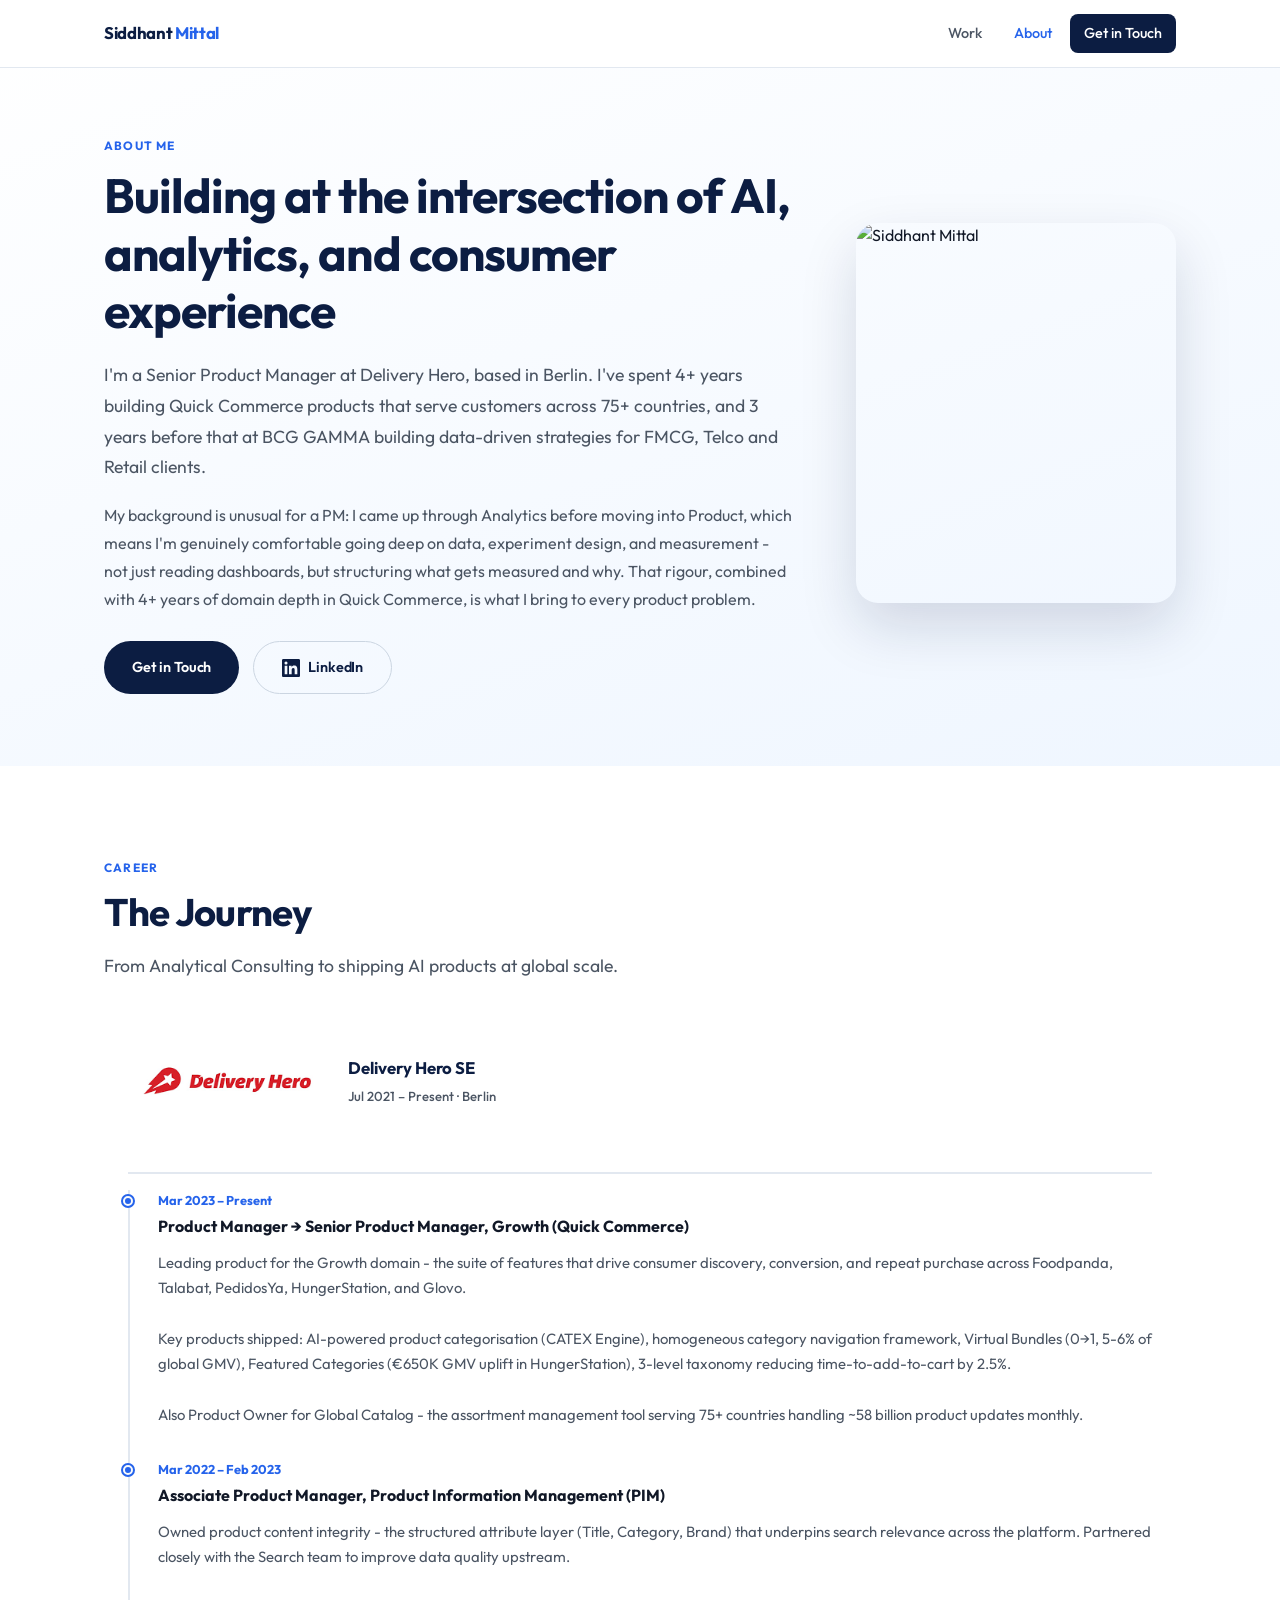
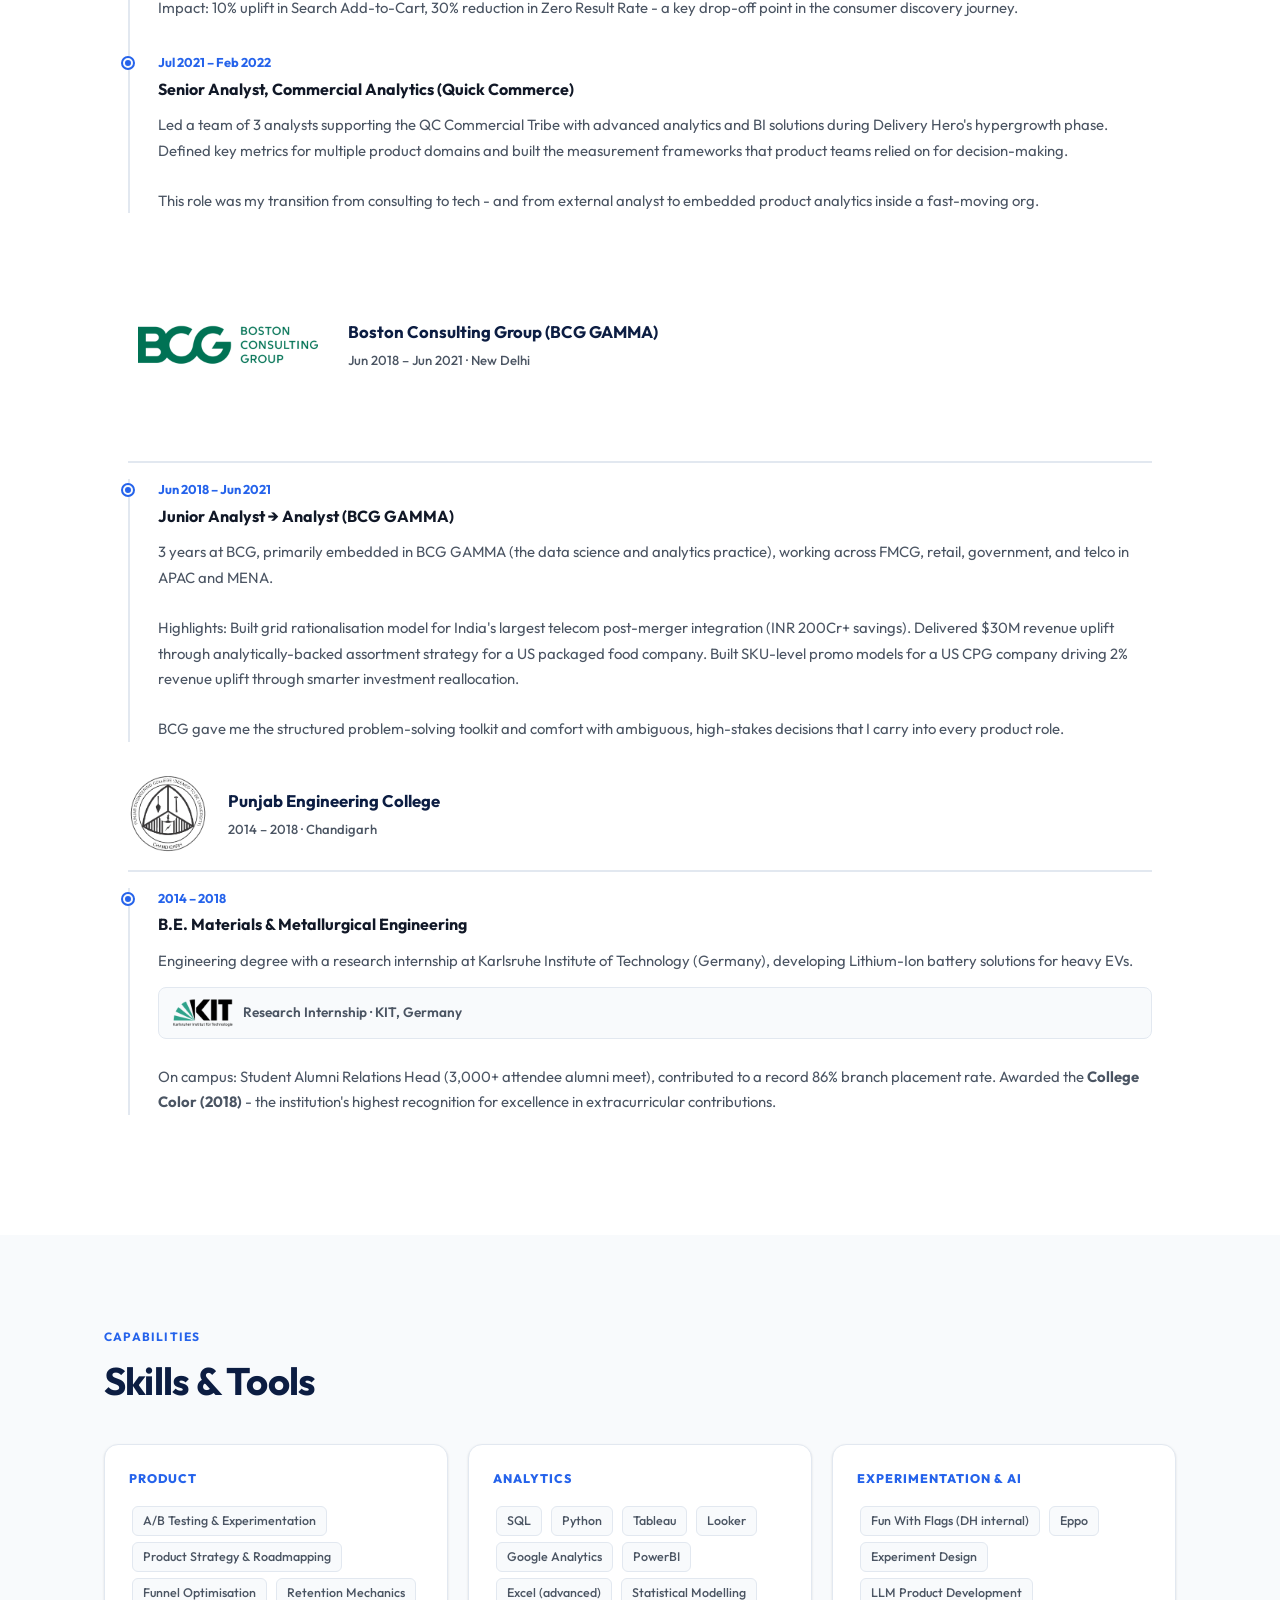
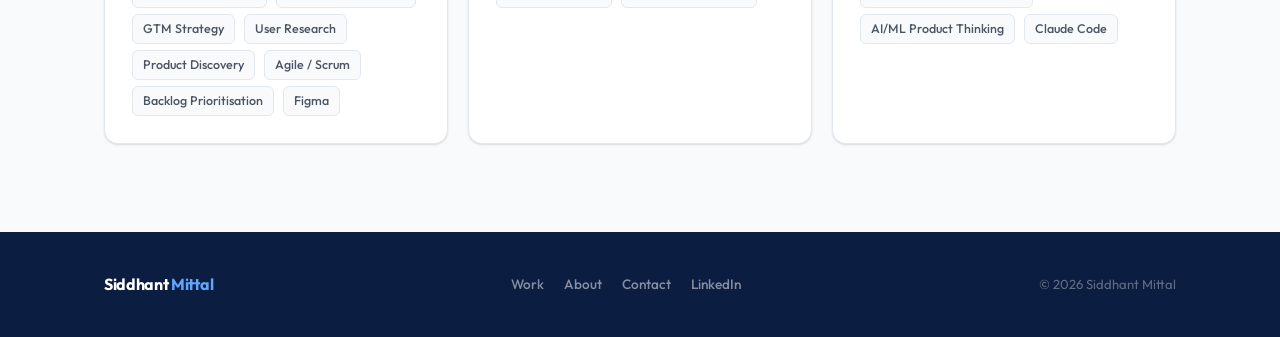
==== commit c040d0a9: "Remove avatar from nav, text-only logo Co-Authored-By: Claude Sonnet 4.6 <noreply@anthropic.com>" ====
--- a/about.html
+++ b/about.html
@@ -2,6 +2,14 @@
 <html lang="en">
 <head>
   <meta charset="UTF-8">
+  <!-- Google Analytics -->
+  <script async src="https://www.googletagmanager.com/gtag/js?id=G-J3C8EJWRNL"></script>
+  <script>
+    window.dataLayer = window.dataLayer || [];
+    function gtag(){dataLayer.push(arguments);}
+    gtag('js', new Date());
+    gtag('config', 'G-J3C8EJWRNL');
+  </script>
   <meta name="viewport" content="width=device-width, initial-scale=1.0">
   <title>About · Siddhant Mittal</title>
   <meta name="description" content="PM with 4+ years in Quick Commerce at Delivery Hero and 3 years at BCG GAMMA. Building products at the intersection of AI, analytics, and consumer experience.">
@@ -31,7 +39,6 @@
   <nav class="nav" role="navigation" aria-label="Main navigation">
     <div class="nav__inner">
       <a href="index.html" class="nav__logo">
-        <img src="avatar.jpeg" alt="Siddhant Mittal" class="nav__avatar">
         <span class="nav__logo-name">Siddhant <span>Mittal</span></span>
       </a>
       <div class="nav__links">
@@ -249,12 +256,5 @@
 
   <script src="data.js"></script>
   <script src="script.js"></script>
-  <script async src="https://www.googletagmanager.com/gtag/js?id=G-J3C8EJWRNL"></script>
-  <script>
-    window.dataLayer = window.dataLayer || [];
-    function gtag(){dataLayer.push(arguments);}
-    gtag('js', new Date());
-    gtag('config', 'G-J3C8EJWRNL');
-  </script>
 </body>
 </html>
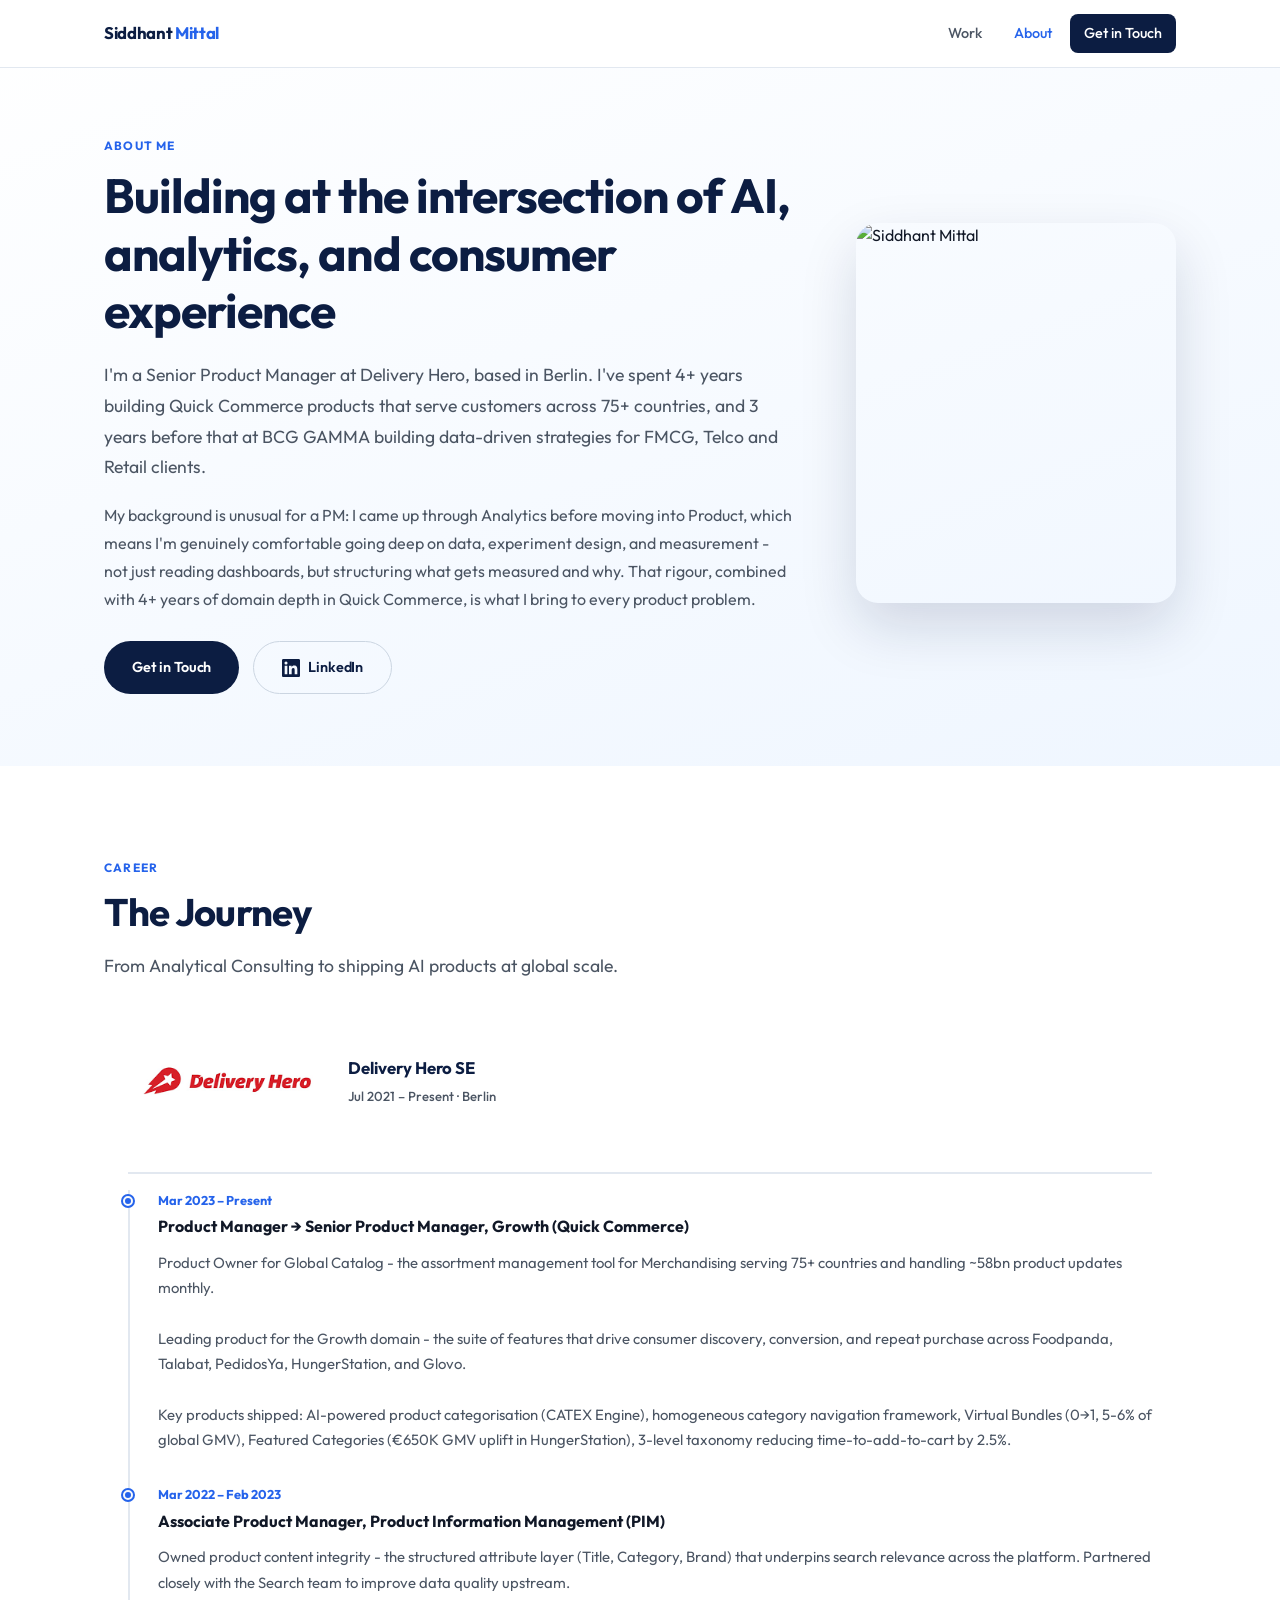
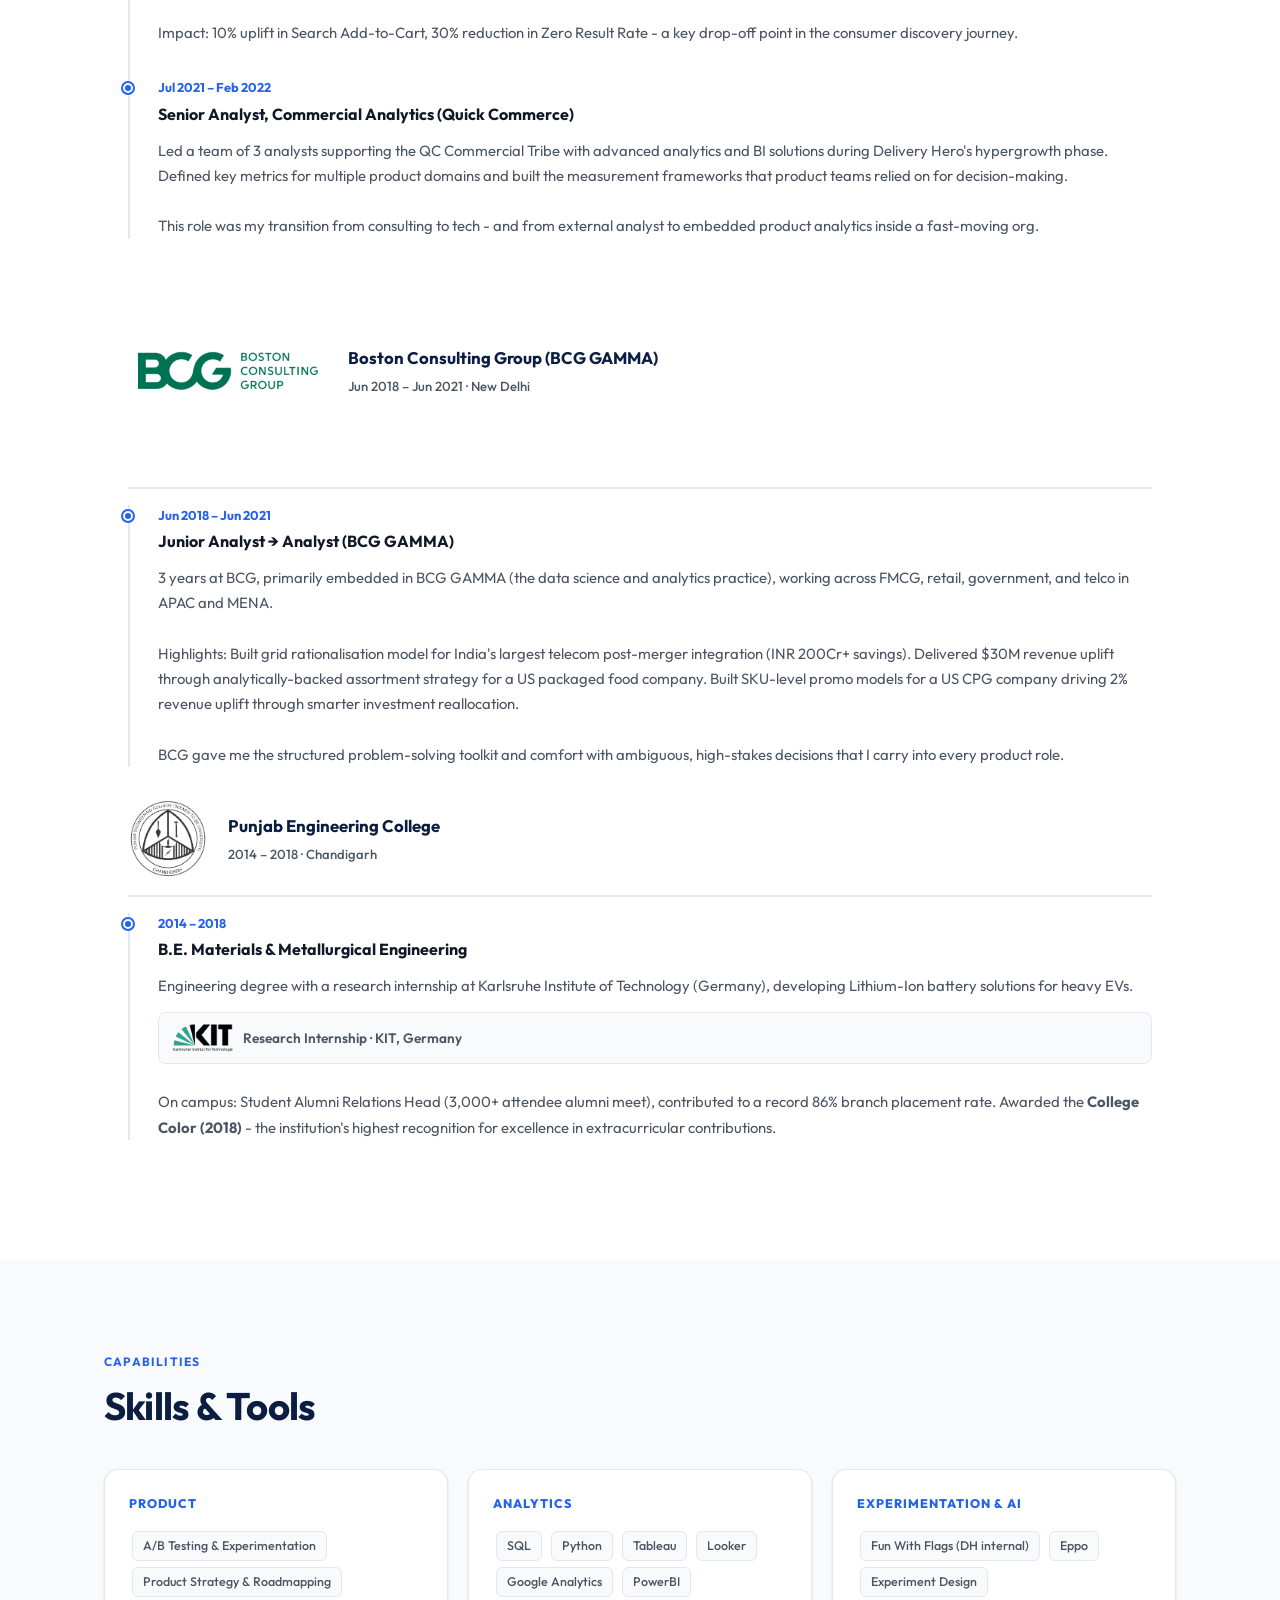
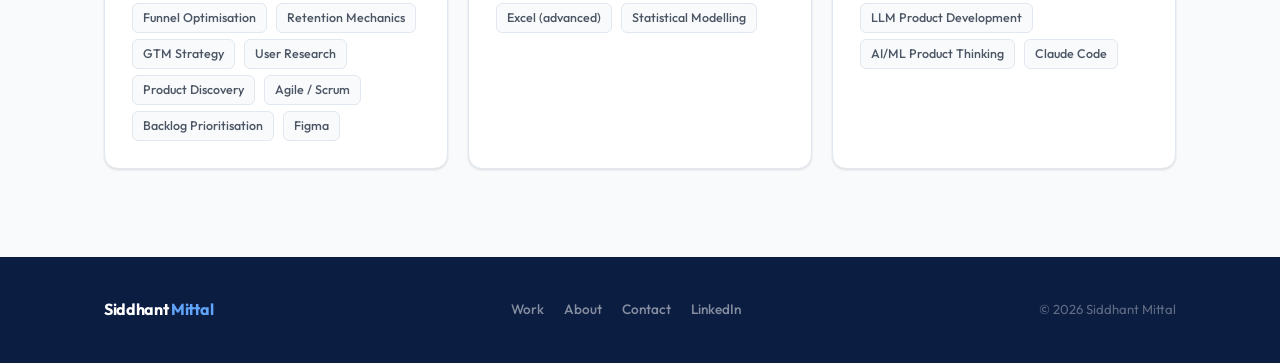
==== commit 9727e00d: "Elevate Global Catalog PO role to primary position in career description Co-Authored-By: Claude Sonn" ====
--- a/about.html
+++ b/about.html
@@ -108,11 +108,11 @@
             <div class="career-role__period">Mar 2023 – Present</div>
             <div class="career-role__title">Product Manager → Senior Product Manager, Growth (Quick Commerce)</div>
             <div class="career-role__desc">
+              Product Owner for Global Catalog - the assortment management tool for Merchandising serving 75+ countries and handling ~58bn product updates monthly.
+              <br><br>
               Leading product for the Growth domain - the suite of features that drive consumer discovery, conversion, and repeat purchase across Foodpanda, Talabat, PedidosYa, HungerStation, and Glovo.
               <br><br>
               Key products shipped: AI-powered product categorisation (CATEX Engine), homogeneous category navigation framework, Virtual Bundles (0→1, 5-6% of global GMV), Featured Categories (€650K GMV uplift in HungerStation), 3-level taxonomy reducing time-to-add-to-cart by 2.5%.
-              <br><br>
-              Also Product Owner for Global Catalog - the assortment management tool serving 75+ countries handling ~58 billion product updates monthly.
             </div>
           </div>
 
--- a/styles.css
+++ b/styles.css
@@ -1334,7 +1334,6 @@
   color: var(--navy);
   text-align: center;
   cursor: default;
-}
 .sdiff-btn {
   display: inline-flex;
   align-items: center;
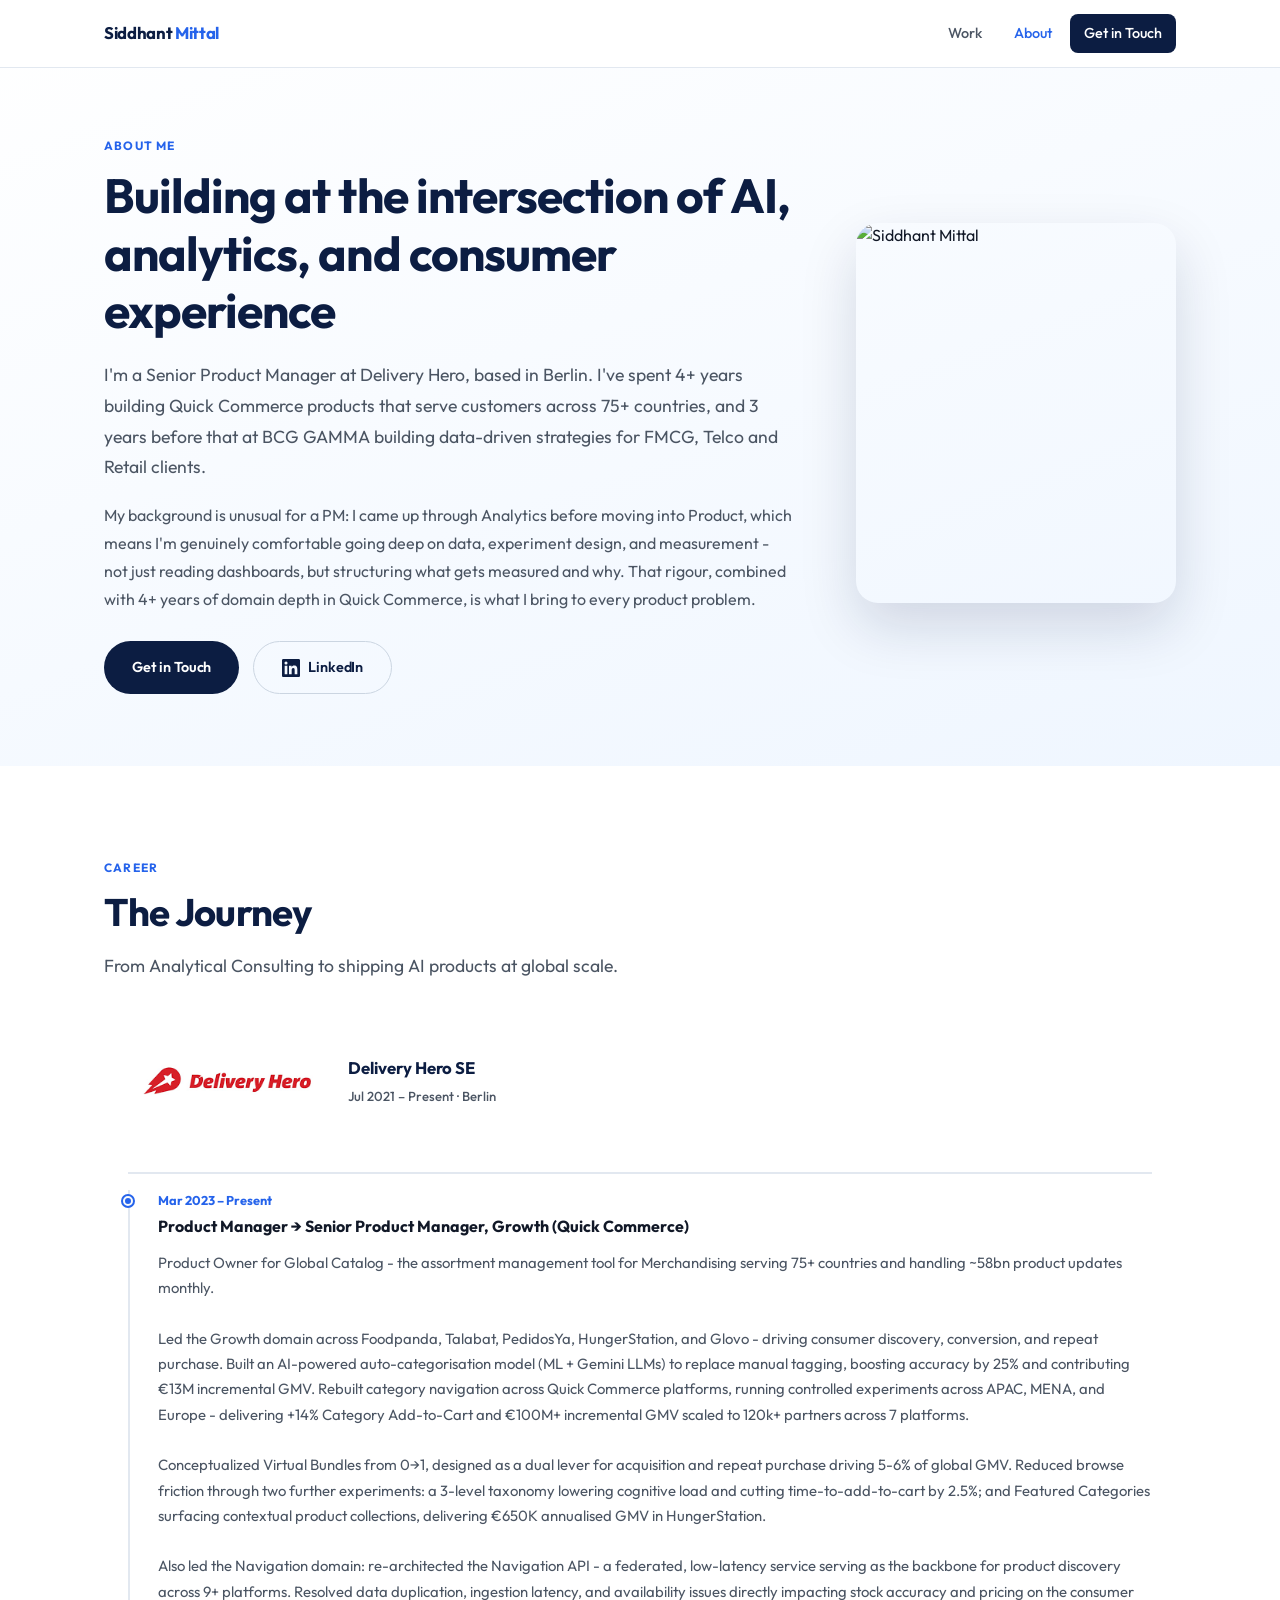
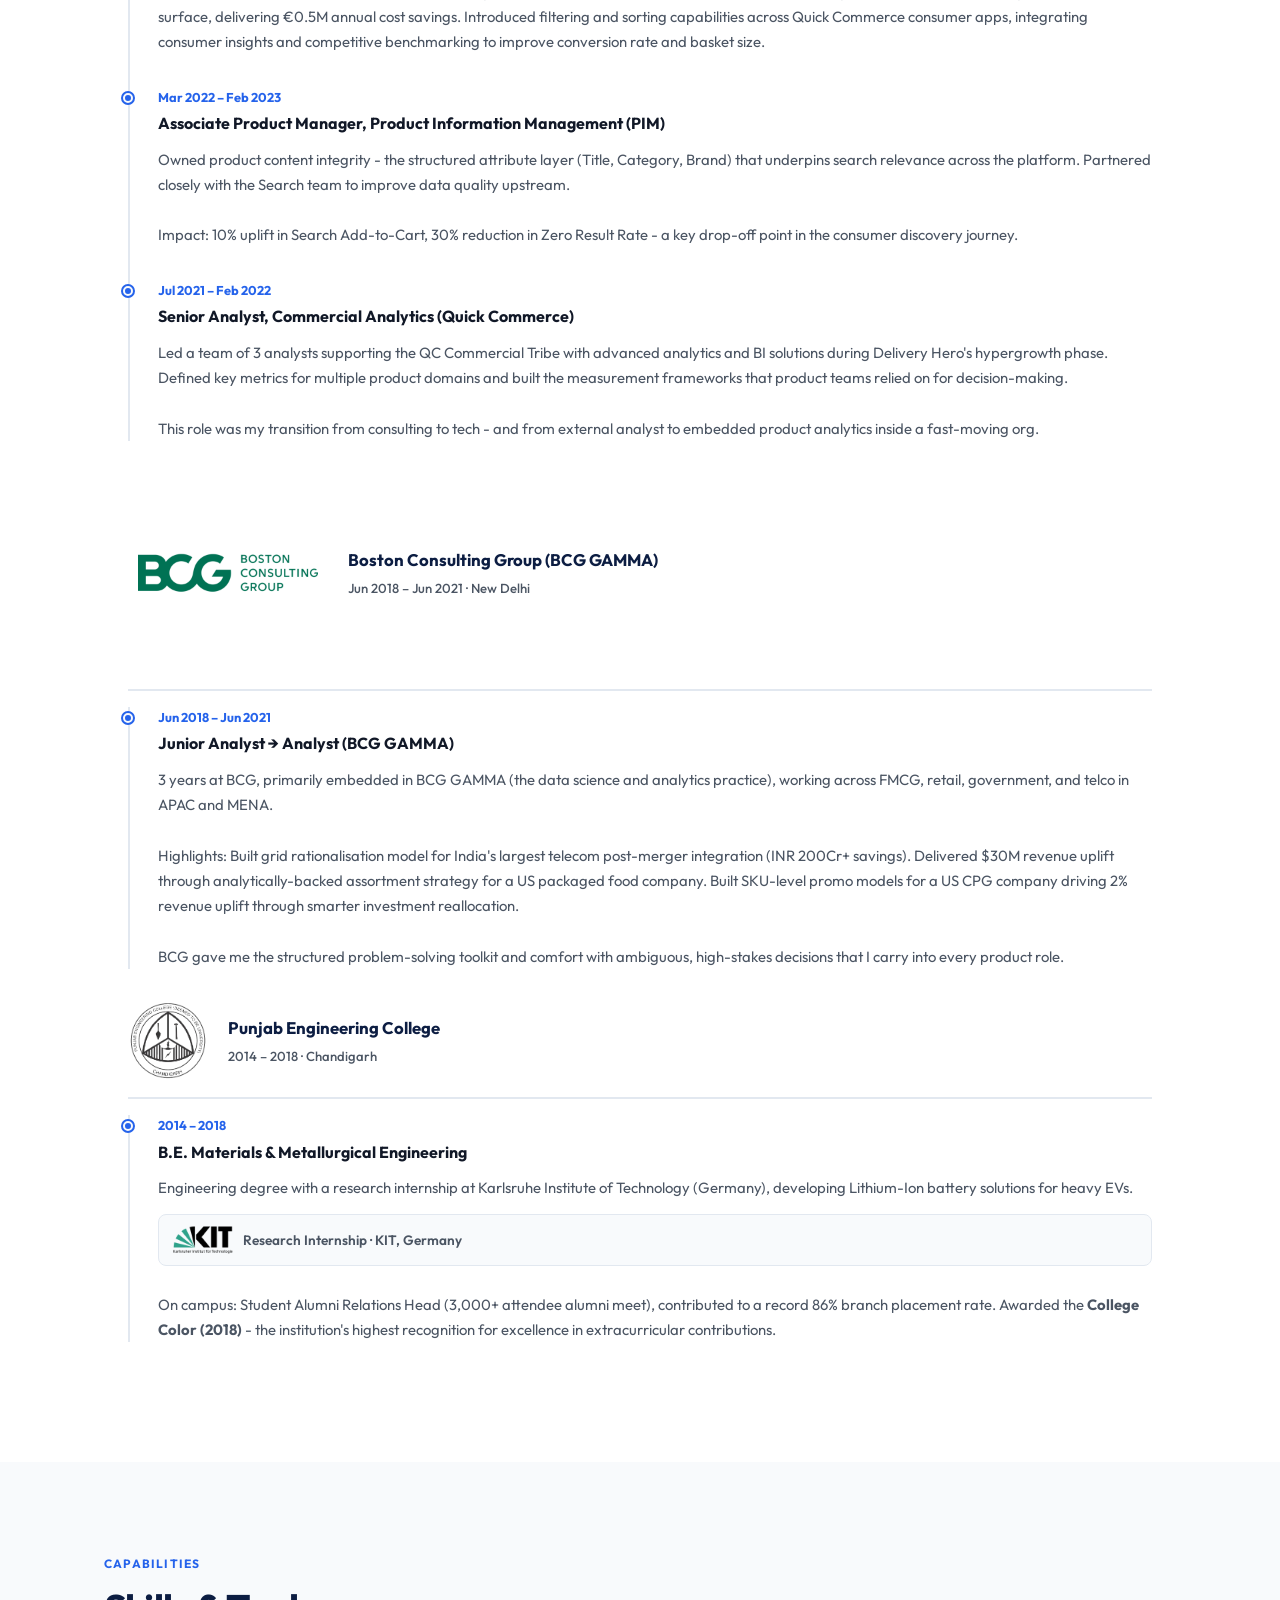
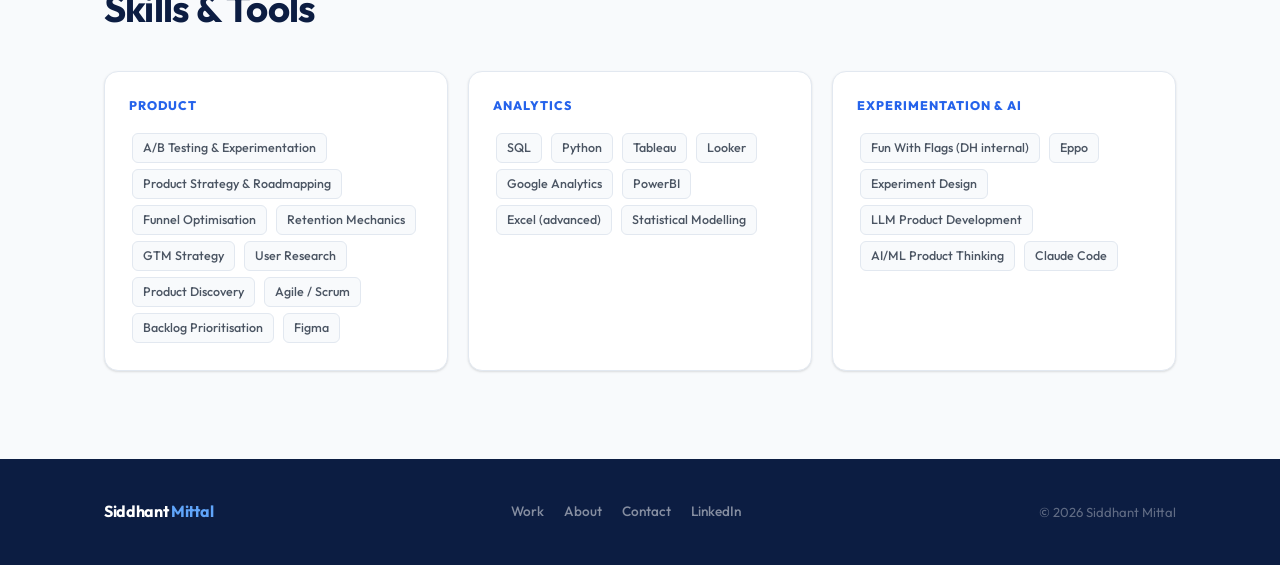
==== commit 566a1730: "Expand PM→SPM role description with full CV content Add Navigation domain work, specific metrics for" ====
--- a/about.html
+++ b/about.html
@@ -110,9 +110,11 @@
             <div class="career-role__desc">
               Product Owner for Global Catalog - the assortment management tool for Merchandising serving 75+ countries and handling ~58bn product updates monthly.
               <br><br>
-              Leading product for the Growth domain - the suite of features that drive consumer discovery, conversion, and repeat purchase across Foodpanda, Talabat, PedidosYa, HungerStation, and Glovo.
-              <br><br>
-              Key products shipped: AI-powered product categorisation (CATEX Engine), homogeneous category navigation framework, Virtual Bundles (0→1, 5-6% of global GMV), Featured Categories (€650K GMV uplift in HungerStation), 3-level taxonomy reducing time-to-add-to-cart by 2.5%.
+              Led the Growth domain across Foodpanda, Talabat, PedidosYa, HungerStation, and Glovo - driving consumer discovery, conversion, and repeat purchase. Built an AI-powered auto-categorisation model (ML + Gemini LLMs) to replace manual tagging, boosting accuracy by 25% and contributing €13M incremental GMV. Rebuilt category navigation across Quick Commerce platforms, running controlled experiments across APAC, MENA, and Europe - delivering +14% Category Add-to-Cart and €100M+ incremental GMV scaled to 120k+ partners across 7 platforms.
+              <br><br>
+              Conceptualized Virtual Bundles from 0→1, designed as a dual lever for acquisition and repeat purchase driving 5-6% of global GMV. Reduced browse friction through two further experiments: a 3-level taxonomy lowering cognitive load and cutting time-to-add-to-cart by 2.5%; and Featured Categories surfacing contextual product collections, delivering €650K annualised GMV in HungerStation.
+              <br><br>
+              Also led the Navigation domain: re-architected the Navigation API - a federated, low-latency service serving as the backbone for product discovery across 9+ platforms. Resolved data duplication, ingestion latency, and availability issues directly impacting stock accuracy and pricing on the consumer surface, delivering €0.5M annual cost savings. Introduced filtering and sorting capabilities across Quick Commerce consumer apps, integrating consumer insights and competitive benchmarking to improve conversion rate and basket size.
             </div>
           </div>
 
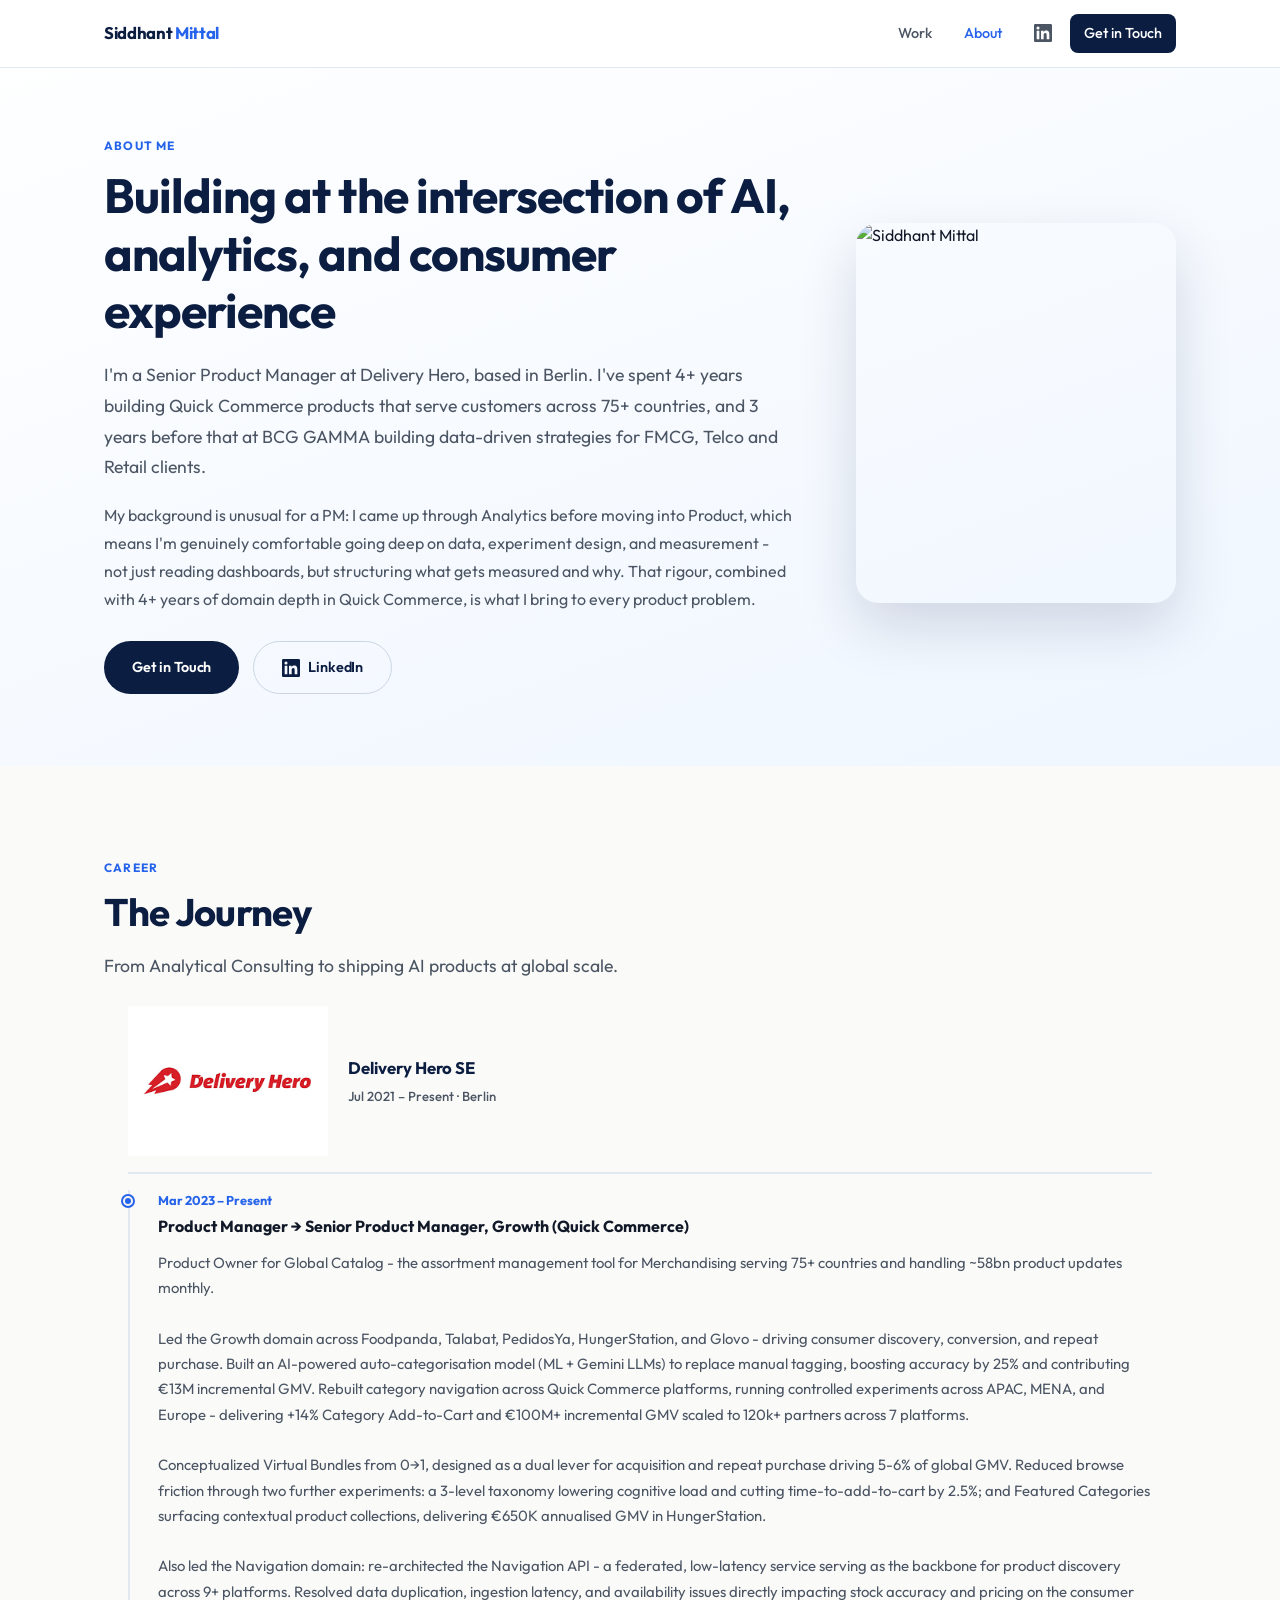
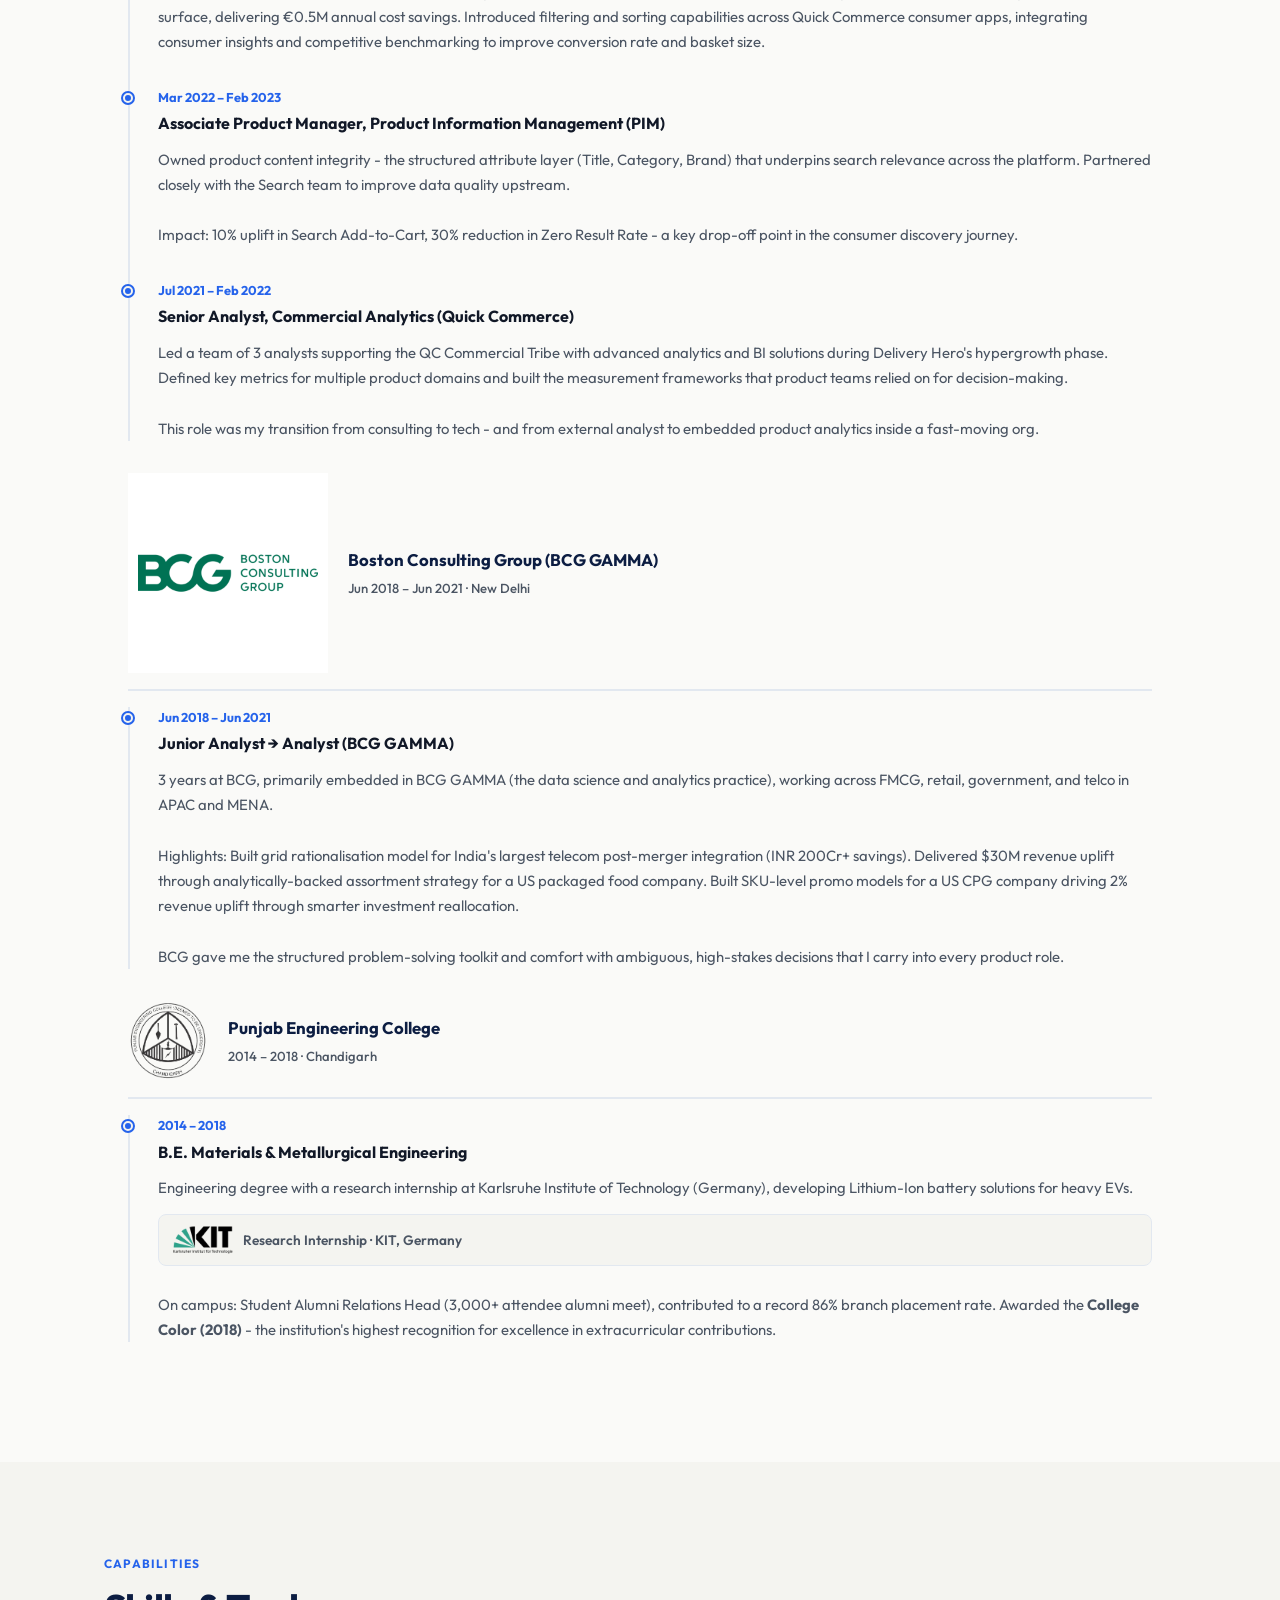
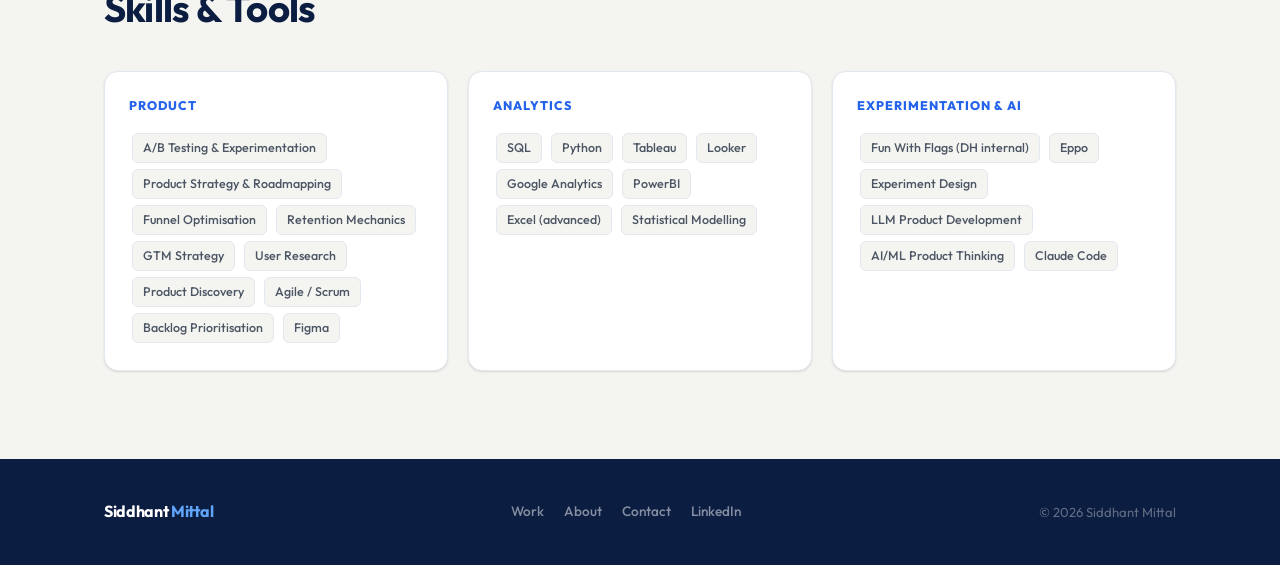
==== commit 26e7700b: "Address friend's portfolio feedback 1. Background: warm gray (#f4f4f0 body, #fafaf8 alt sections) — " ====
--- a/about.html
+++ b/about.html
@@ -45,6 +45,7 @@
         <a href="index.html#work">Work</a>
 
         <a href="about.html" class="active">About</a>
+        <a href="https://www.linkedin.com/in/siddhant-mittal-5813b082/" target="_blank" rel="noopener noreferrer" class="nav__linkedin" aria-label="LinkedIn"><svg viewBox="0 0 24 24" fill="currentColor" aria-hidden="true"><path d="M20.447 20.452h-3.554v-5.569c0-1.328-.027-3.037-1.852-3.037-1.853 0-2.136 1.445-2.136 2.939v5.667H9.351V9h3.414v1.561h.046c.477-.9 1.637-1.85 3.37-1.85 3.601 0 4.267 2.37 4.267 5.455v6.286zM5.337 7.433a2.062 2.062 0 01-2.063-2.065 2.064 2.064 0 112.063 2.065zm1.782 13.019H3.555V9h3.564v11.452zM22.225 0H1.771C.792 0 0 .774 0 1.729v20.542C0 23.227.792 24 1.771 24h20.451C23.2 24 24 23.227 24 22.271V1.729C24 .774 23.2 0 22.222 0h.003z"/></svg></a>
         <a href="contact.html" class="nav__cta">Get in Touch</a>
       </div>
       <button class="nav__hamburger" aria-label="Toggle menu" aria-expanded="false">
--- a/styles.css
+++ b/styles.css
@@ -10,7 +10,7 @@
   --blue-light:  #60a5fa;
   --blue-pale:   #eff6ff;
   --teal:        #0d9488;
-  --bg:          #f8fafc;
+  --bg:          #f4f4f0;
   --white:       #ffffff;
   --text:        #111827;
   --text-muted:  #4b5563;   /* was #64748b — now passes AA at all sizes */
@@ -55,7 +55,7 @@
 /* ── LAYOUT ─────────────────────────────────────────────────── */
 .container { max-width: var(--max-w); margin: 0 auto; padding: 0 24px; }
 .section    { padding: 88px 0; }
-.section--alt { background: var(--white); }
+.section--alt { background: #fafaf8; }
 .section-label {
   display: inline-block;
   font-size: 0.75rem;
@@ -127,6 +127,14 @@
 }
 .nav__links a:hover { color: var(--navy); background: var(--blue-pale); }
 .nav__links a.active { color: var(--blue); }
+.nav__linkedin {
+  display: flex;
+  align-items: center;
+  color: var(--text-muted);
+  transition: color var(--transition);
+}
+.nav__linkedin:hover { color: var(--navy); }
+.nav__linkedin svg { width: 18px; height: 18px; }
 .nav__cta {
   padding: 9px 20px;
   background: var(--navy);
@@ -320,6 +328,22 @@
 }
 .hero__photo-badge-label { font-size: 0.7rem; color: var(--text-muted); font-weight: 500; }
 .hero__photo-badge-value { font-size: 1.1rem; font-weight: 700; color: var(--navy); }
+
+.hero__scroll-hint {
+  position: absolute;
+  bottom: 28px;
+  left: 50%;
+  transform: translateX(-50%);
+  color: var(--text-muted);
+  opacity: 0.5;
+  transition: opacity 0.2s;
+  animation: scroll-bounce 2s ease-in-out infinite;
+}
+.hero__scroll-hint:hover { opacity: 0.9; }
+@keyframes scroll-bounce {
+  0%, 100% { transform: translateX(-50%) translateY(0); }
+  50%       { transform: translateX(-50%) translateY(7px); }
+}
 
 /* ── HIGHLIGHTS STRIP ───────────────────────────────────────── */
 .highlights {
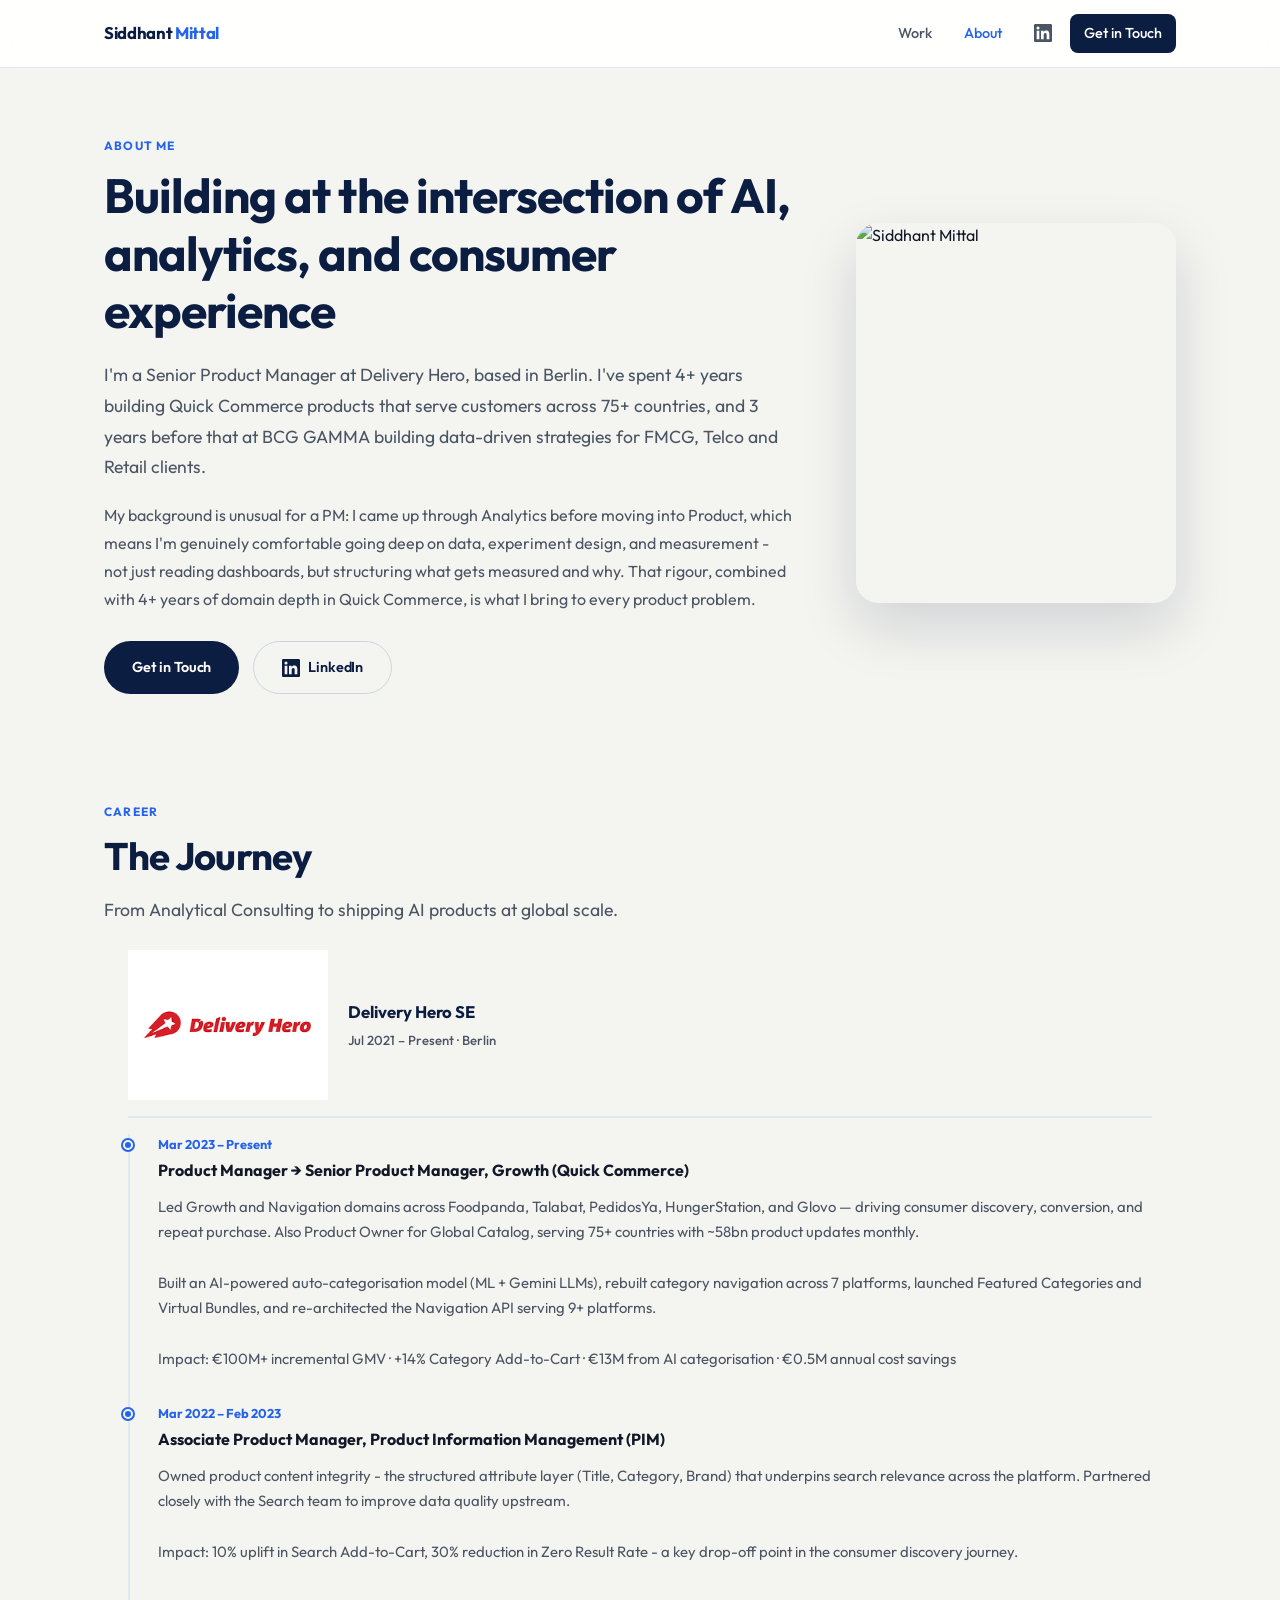
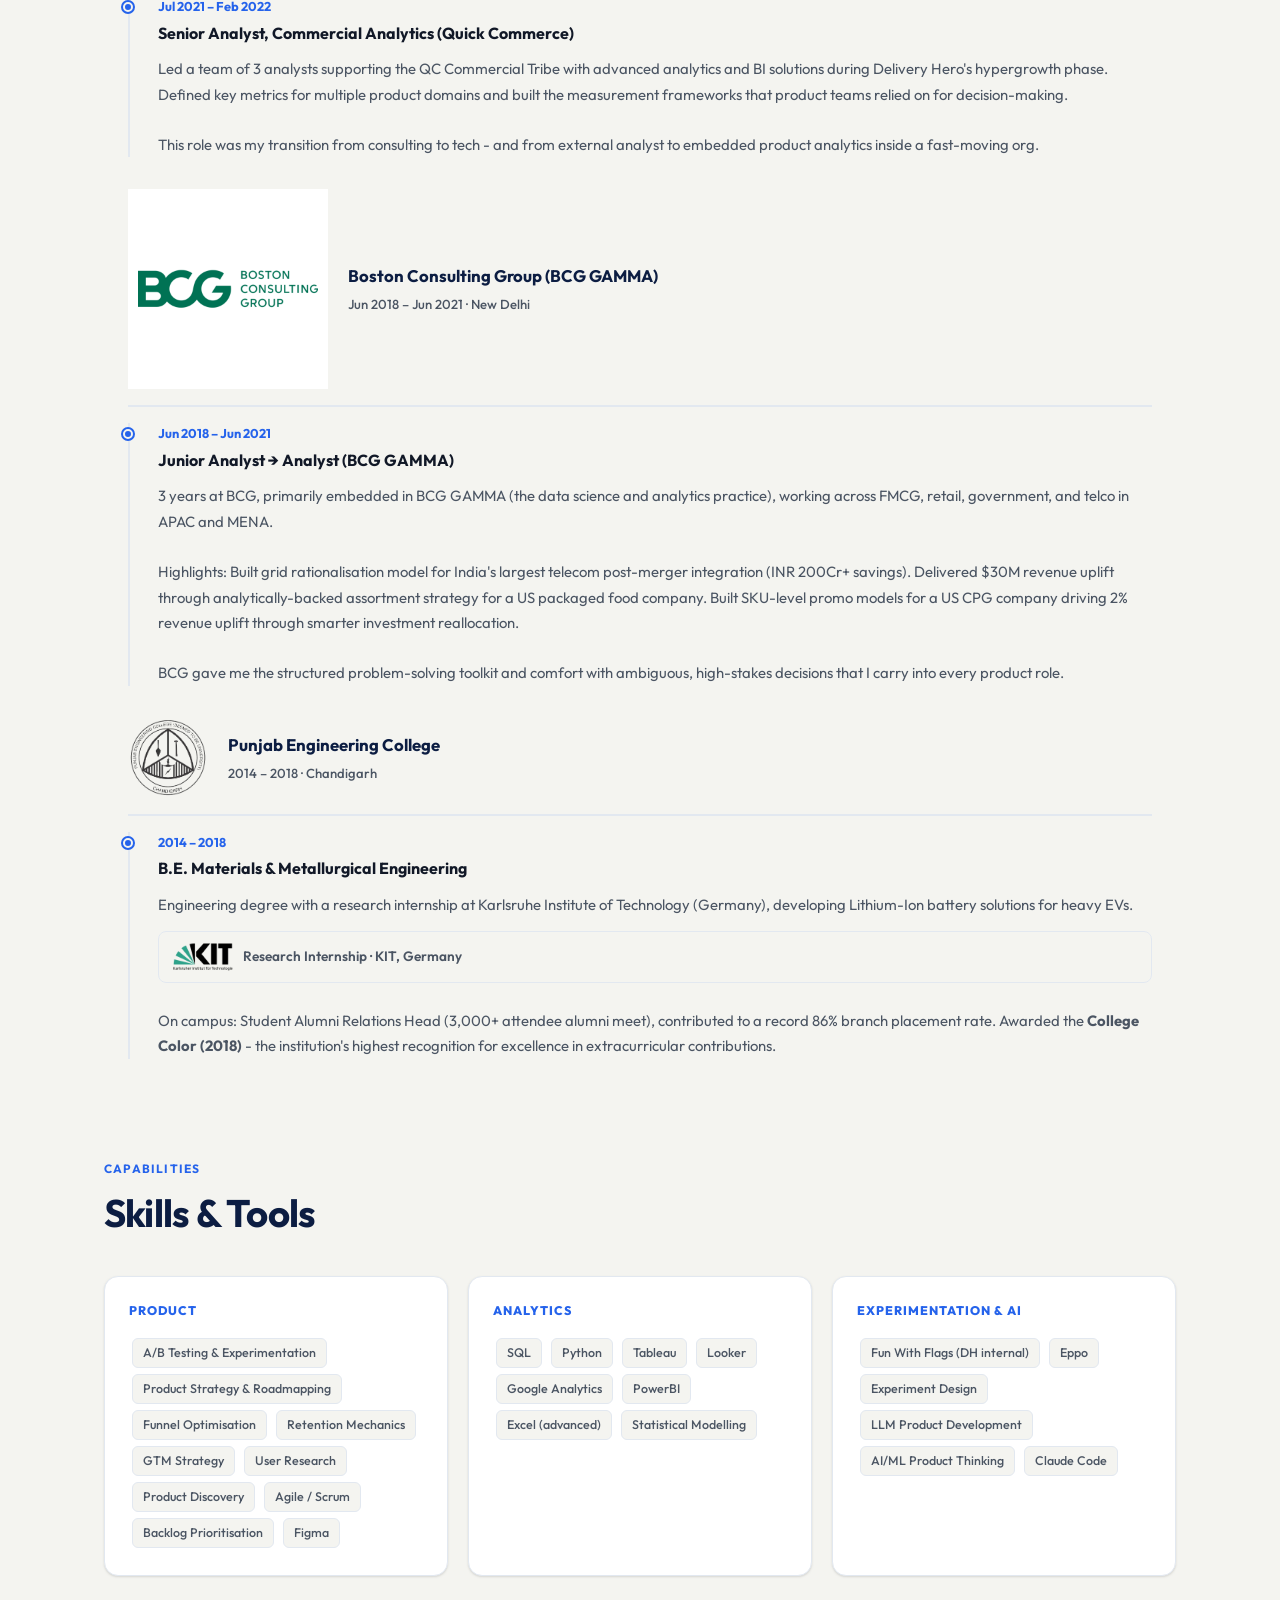
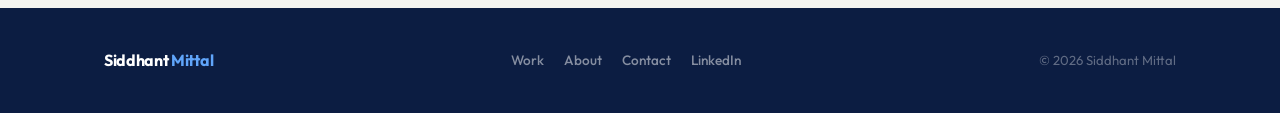
==== commit 42a94369: "Condense Senior PM role description in career timeline Trim 4 dense paragraphs to 2 short sentences " ====
--- a/about.html
+++ b/about.html
@@ -109,13 +109,11 @@
             <div class="career-role__period">Mar 2023 – Present</div>
             <div class="career-role__title">Product Manager → Senior Product Manager, Growth (Quick Commerce)</div>
             <div class="career-role__desc">
-              Product Owner for Global Catalog - the assortment management tool for Merchandising serving 75+ countries and handling ~58bn product updates monthly.
-              <br><br>
-              Led the Growth domain across Foodpanda, Talabat, PedidosYa, HungerStation, and Glovo - driving consumer discovery, conversion, and repeat purchase. Built an AI-powered auto-categorisation model (ML + Gemini LLMs) to replace manual tagging, boosting accuracy by 25% and contributing €13M incremental GMV. Rebuilt category navigation across Quick Commerce platforms, running controlled experiments across APAC, MENA, and Europe - delivering +14% Category Add-to-Cart and €100M+ incremental GMV scaled to 120k+ partners across 7 platforms.
-              <br><br>
-              Conceptualized Virtual Bundles from 0→1, designed as a dual lever for acquisition and repeat purchase driving 5-6% of global GMV. Reduced browse friction through two further experiments: a 3-level taxonomy lowering cognitive load and cutting time-to-add-to-cart by 2.5%; and Featured Categories surfacing contextual product collections, delivering €650K annualised GMV in HungerStation.
-              <br><br>
-              Also led the Navigation domain: re-architected the Navigation API - a federated, low-latency service serving as the backbone for product discovery across 9+ platforms. Resolved data duplication, ingestion latency, and availability issues directly impacting stock accuracy and pricing on the consumer surface, delivering €0.5M annual cost savings. Introduced filtering and sorting capabilities across Quick Commerce consumer apps, integrating consumer insights and competitive benchmarking to improve conversion rate and basket size.
+              Led Growth and Navigation domains across Foodpanda, Talabat, PedidosYa, HungerStation, and Glovo — driving consumer discovery, conversion, and repeat purchase. Also Product Owner for Global Catalog, serving 75+ countries with ~58bn product updates monthly.
+              <br><br>
+              Built an AI-powered auto-categorisation model (ML + Gemini LLMs), rebuilt category navigation across 7 platforms, launched Featured Categories and Virtual Bundles, and re-architected the Navigation API serving 9+ platforms.
+              <br><br>
+              Impact: €100M+ incremental GMV · +14% Category Add-to-Cart · €13M from AI categorisation · €0.5M annual cost savings
             </div>
           </div>
 
--- a/styles.css
+++ b/styles.css
@@ -54,8 +54,8 @@
 
 /* ── LAYOUT ─────────────────────────────────────────────────── */
 .container { max-width: var(--max-w); margin: 0 auto; padding: 0 24px; }
-.section    { padding: 88px 0; }
-.section--alt { background: #fafaf8; }
+.section    { padding: 32px 0; }
+.section--alt { background: #f4f4f0; }
 .section-label {
   display: inline-block;
   font-size: 0.75rem;
@@ -163,11 +163,11 @@
 
 /* ── HERO ───────────────────────────────────────────────────── */
 .hero {
-  min-height: 100vh;
+  min-height: 88vh;
   display: flex;
   align-items: center;
   padding-top: var(--nav-h);
-  background: linear-gradient(160deg, var(--white) 0%, var(--blue-pale) 100%);
+  background: #f4f4f0;
   position: relative;
   overflow: hidden;
 }
@@ -348,7 +348,7 @@
 /* ── HIGHLIGHTS STRIP ───────────────────────────────────────── */
 .highlights {
   background: var(--navy);
-  padding: 64px 0;
+  padding: 48px 0;
 }
 .highlights__grid {
   max-width: var(--max-w);
@@ -386,7 +386,7 @@
   display: grid;
   grid-template-columns: repeat(auto-fill, minmax(480px, 1fr));
   gap: 32px;
-  margin-top: 56px;
+  margin-top: 32px;
 }
 .card {
   background: var(--white);
@@ -569,14 +569,13 @@
   grid-template-columns: 1fr 1fr;
   gap: 64px;
   align-items: center;
-  padding: 80px 0;
 }
 .about-teaser__text h2 { color: var(--navy); margin-bottom: 20px; }
 .about-teaser__text p { margin-bottom: 16px; }
 .about-teaser__photo {
   width: 100%;
   max-width: 380px;
-  height: 420px;
+  height: 300px;
   object-fit: cover;
   object-position: center top;
   border-radius: var(--radius-lg);
@@ -934,7 +933,7 @@
 
 /* ── ABOUT PAGE ─────────────────────────────────────────────── */
 .about-hero {
-  background: linear-gradient(160deg, var(--white) 0%, var(--blue-pale) 100%);
+  background: #f4f4f0;
   padding: calc(var(--nav-h) + 64px) 0 72px;
 }
 .about-hero__inner {
@@ -1116,7 +1115,7 @@
   min-height: 100vh;
   display: flex;
   align-items: center;
-  background: linear-gradient(160deg, var(--white) 0%, var(--blue-pale) 100%);
+  background: #f4f4f0;
   padding-top: var(--nav-h);
 }
 .contact-inner {
@@ -1203,7 +1202,7 @@
 }
 
 /* ── HIRING CTA ─────────────────────────────────────────────── */
-.hiring-cta { background: var(--bg-alt); }
+.hiring-cta { background: #f4f4f0; }
 .hiring-cta__inner {
   display: grid;
   grid-template-columns: 1fr auto;
@@ -1543,7 +1542,7 @@
   }
   .nav__links.open a { padding: 12px 8px; border-bottom: 1px solid var(--border); }
   .nav__hamburger { display: flex; }
-  .section { padding: 64px 0; }
+  .section { padding: 48px 0; }
   .highlights__grid { grid-template-columns: repeat(2, 1fr); }
   .hero__inner { padding: 60px 24px; }
   .cs-hero { padding: calc(var(--nav-h) + 40px) 0 56px; }
